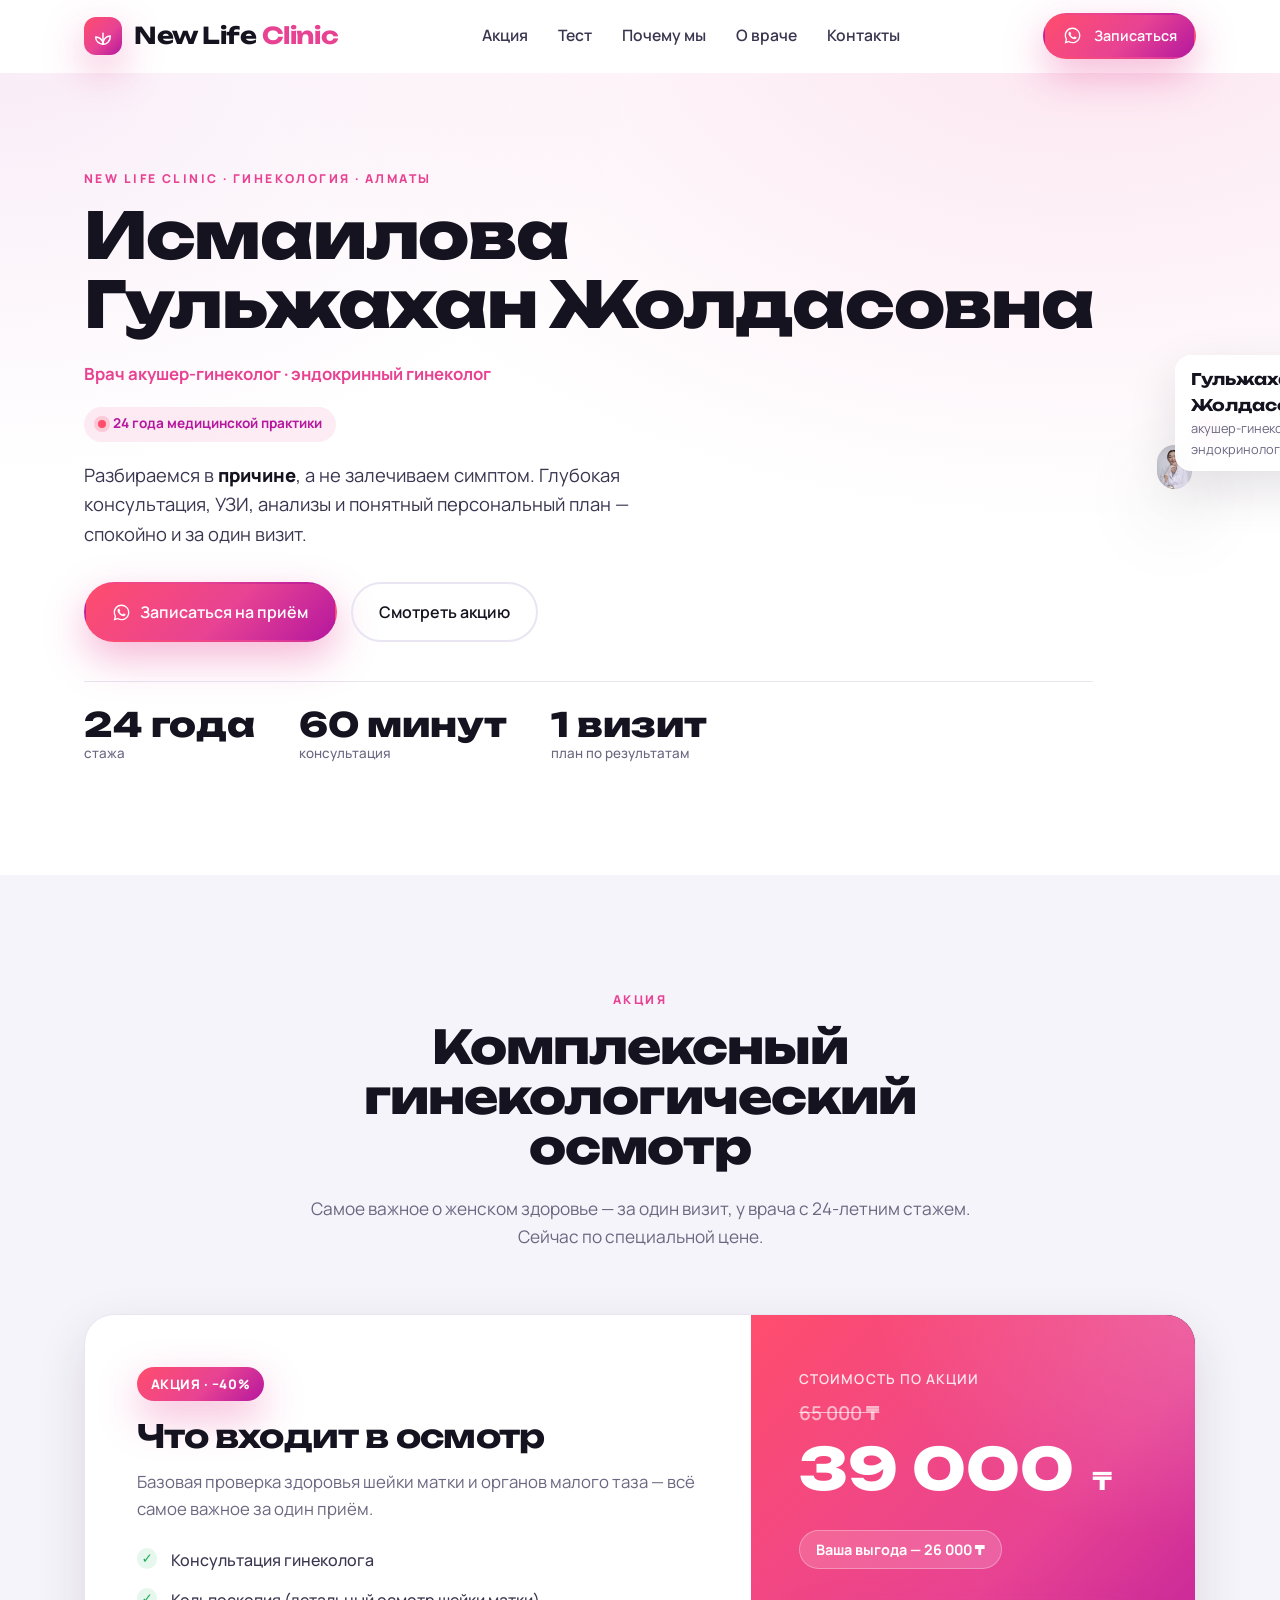
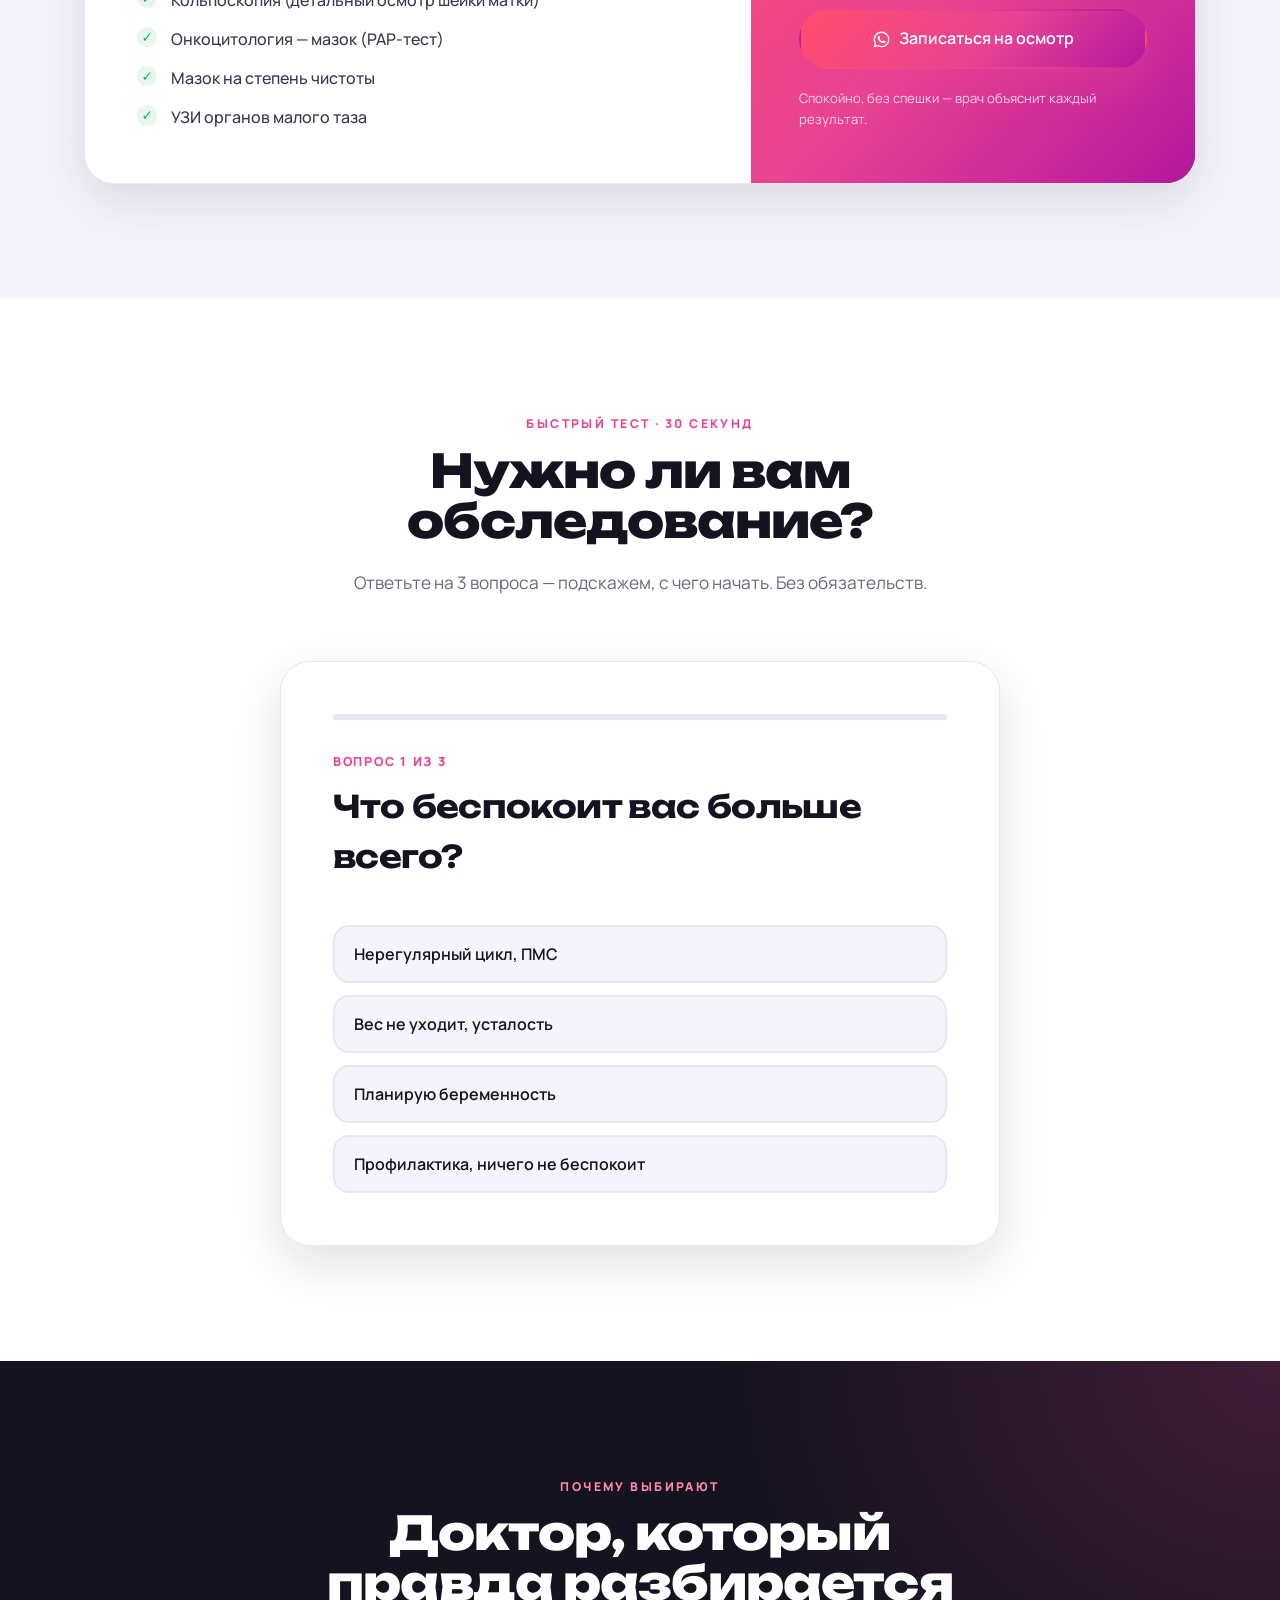
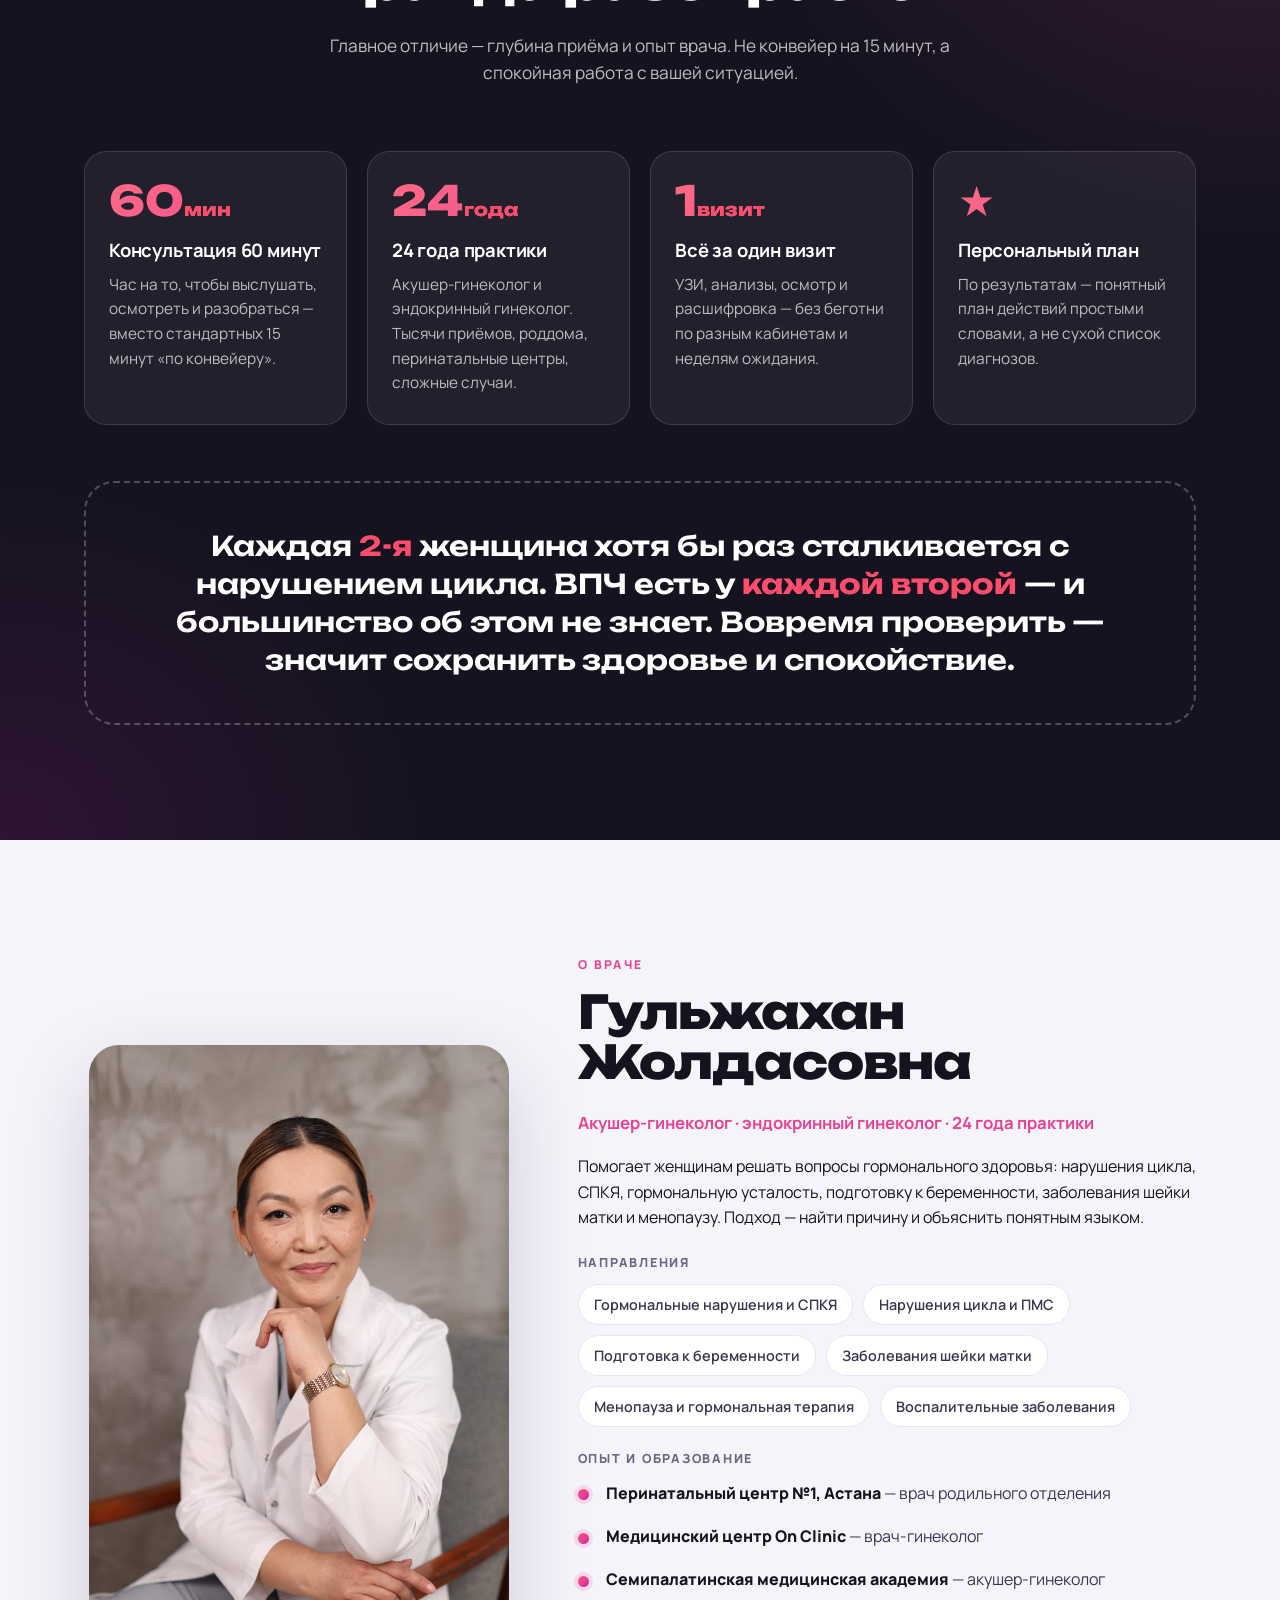
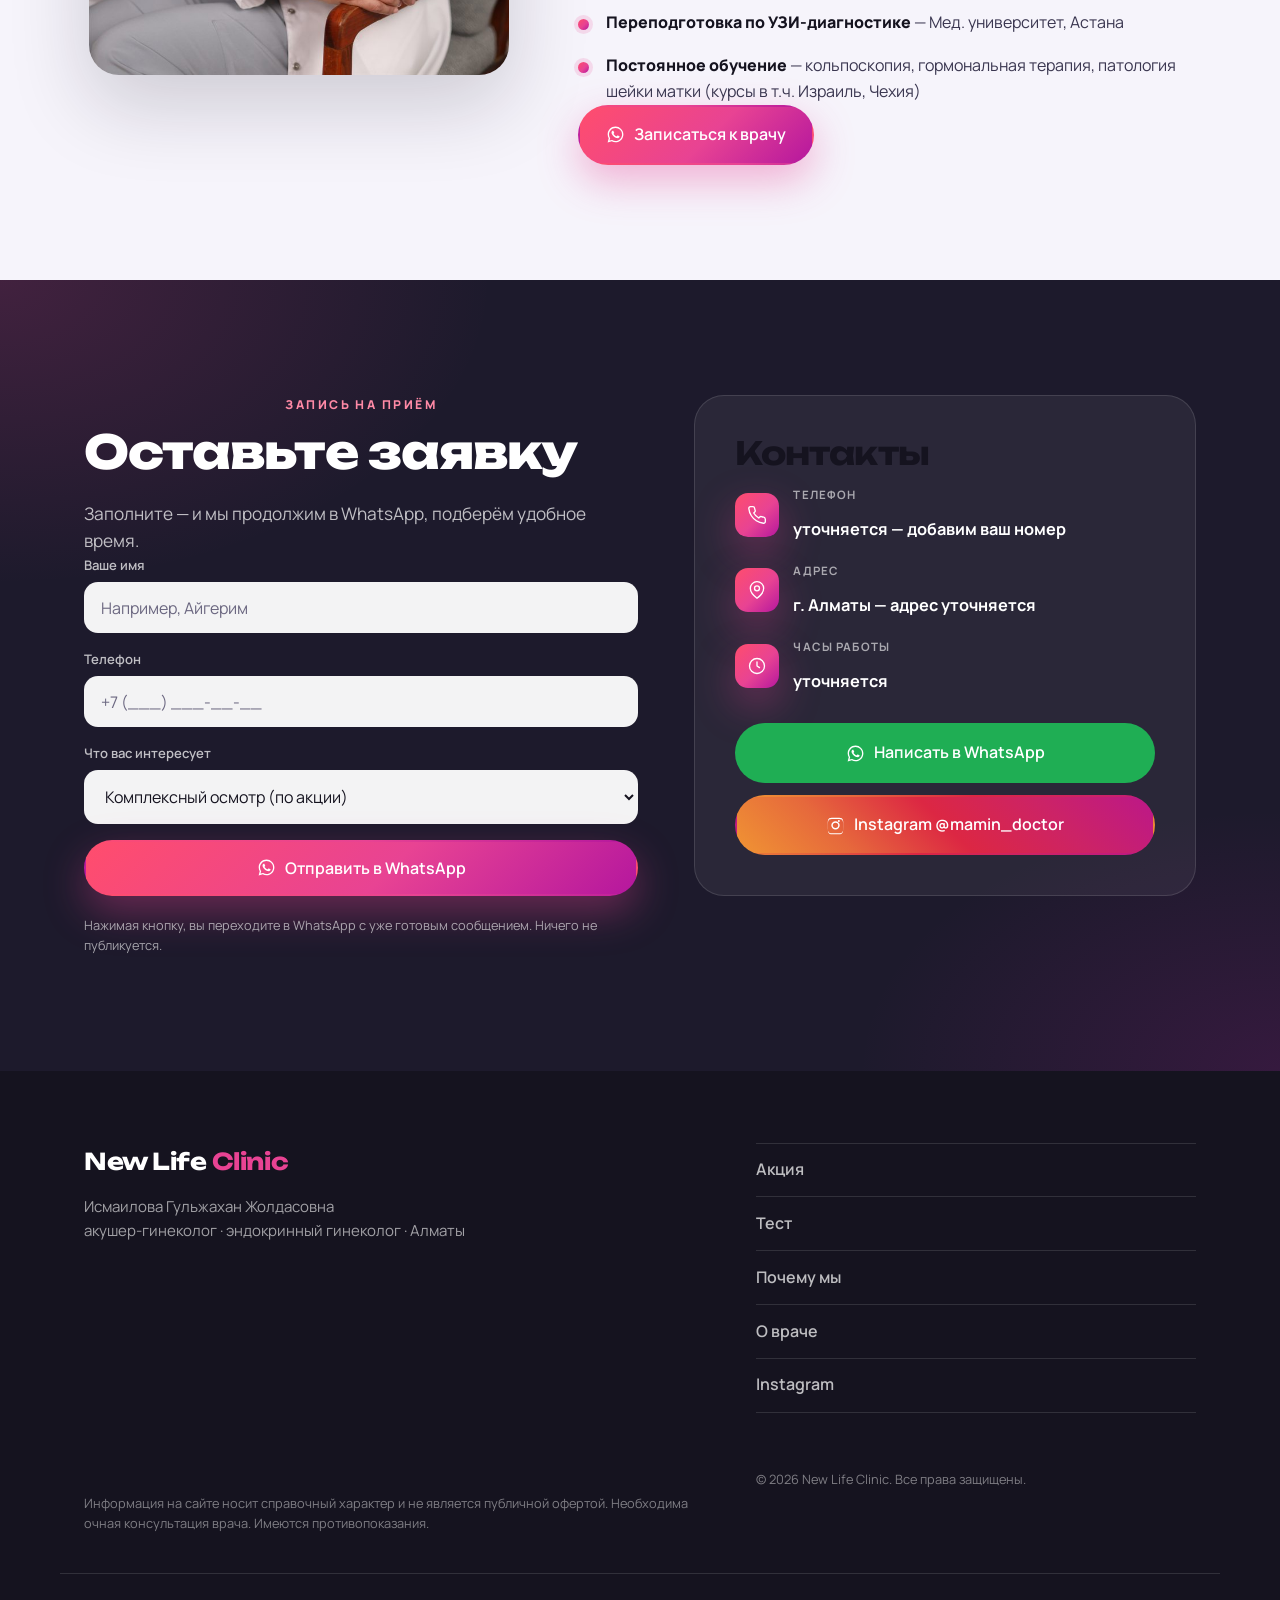
==== bright/index.html @ e353ef90 "Add A/B variants: 3 designs (warm/clinical/bright) x 2 prices - Shared HTML template + shared.js (pr" ====
<!DOCTYPE html>
<html lang="ru">
<head>
  <meta charset="UTF-8" />
  <meta name="viewport" content="width=device-width, initial-scale=1.0" />
  <title>New Life Clinic — гинеколог Гульжахан Жолдасовна, Алматы</title>
  <meta name="description" content="New Life Clinic, Алматы. Исмаилова Гульжахан Жолдасовна — акушер-гинеколог, эндокринный гинеколог, 24 года практики. Комплексный осмотр по акции. Запись через WhatsApp." />
  <meta name="theme-color" content="#143f39" />
  <meta property="og:type" content="website" />
  <meta property="og:title" content="New Life Clinic — гинеколог Гульжахан Жолдасовна, Алматы" />
  <meta property="og:description" content="Акушер-гинеколог, эндокринный гинеколог с 24-летним стажем. Комплексный осмотр по акции." />
  <meta property="og:image" content="/images/doctor-hero.jpg" />
  <link rel="stylesheet" href="styles.css" />
</head>
<body>

  <!-- ================= HEADER ================= -->
  <header class="site-header" id="top">
    <div class="container header-inner">
      <a href="#top" class="logo" aria-label="New Life Clinic">
        <span class="logo-mark" aria-hidden="true">
          <svg viewBox="0 0 24 24" width="22" height="22" fill="none" stroke="currentColor" stroke-width="1.6" stroke-linecap="round" stroke-linejoin="round">
            <path d="M12 21c0-5 -4-8 -8-8 0 5 4 8 8 8Z"/><path d="M12 21c0-6 4-9 8-9 0 6-4 9-8 9Z"/><path d="M12 21V9"/>
          </svg>
        </span>
        <span class="logo-text">New&nbsp;Life&nbsp;<span class="logo-accent">Clinic</span></span>
      </a>
      <nav class="main-nav" aria-label="Основная навигация">
        <a href="#services">Акция</a>
        <a href="#quiz">Тест</a>
        <a href="#why">Почему мы</a>
        <a href="#about">О враче</a>
        <a href="#contacts">Контакты</a>
      </nav>
      <a class="btn btn-primary btn-sm header-cta" data-wa data-service="приём"><svg class="ico" viewBox="0 0 24 24" fill="currentColor" aria-hidden="true"><path d="M19.05 4.91A9.82 9.82 0 0 0 12.04 2C6.58 2 2.13 6.45 2.13 11.91c0 1.75.46 3.45 1.32 4.95L2.05 22l5.25-1.38a9.9 9.9 0 0 0 4.74 1.21h.004c5.46 0 9.91-4.45 9.91-9.91 0-2.65-1.03-5.14-2.9-7.01ZM12.04 20.15h-.003a8.2 8.2 0 0 1-4.18-1.15l-.3-.18-3.12.82.83-3.04-.2-.31a8.2 8.2 0 0 1-1.26-4.38c0-4.54 3.7-8.24 8.25-8.24a8.2 8.2 0 0 1 5.82 2.42 8.18 8.18 0 0 1 2.41 5.83c0 4.54-3.7 8.24-8.24 8.24Zm4.52-6.16c-.25-.12-1.47-.72-1.69-.81-.23-.08-.39-.12-.56.12-.16.25-.64.81-.79.97-.14.17-.29.19-.54.06-.25-.12-1.05-.39-1.99-1.23-.74-.66-1.23-1.47-1.38-1.72-.14-.25-.01-.38.11-.5.11-.11.25-.29.37-.43.13-.14.17-.25.25-.41.08-.17.04-.31-.02-.43-.06-.12-.56-1.34-.76-1.84-.2-.48-.4-.42-.56-.43h-.48c-.17 0-.43.06-.66.31-.22.25-.86.85-.86 2.07s.89 2.4 1.01 2.56c.12.17 1.75 2.67 4.23 3.74.59.26 1.05.41 1.41.52.59.19 1.13.16 1.56.1.48-.07 1.47-.6 1.67-1.18.21-.58.21-1.07.14-1.18-.06-.1-.22-.16-.47-.28Z"/></svg> Записаться</a>
    </div>
  </header>

  <main>

    <!-- ================= HERO ================= -->
    <section class="hero">
      <div class="container hero-grid">
        <div class="hero-copy reveal">
          <p class="eyebrow">New Life Clinic · Гинекология · Алматы</p>
          <h1>Исмаилова<br>Гульжахан&nbsp;Жолдасовна</h1>
          <p class="hero-role">Врач акушер-гинеколог · эндокринный гинеколог</p>
          <p class="hero-badge"><span class="dot"></span> 24 года медицинской практики</p>
          <p class="hero-lead">
            Разбираемся в <strong>причине</strong>, а не залечиваем симптом. Глубокая консультация,
            УЗИ, анализы и понятный персональный план — спокойно и за один визит.
          </p>
          <div class="hero-actions">
            <a class="btn btn-primary" data-wa data-service="осмотр"><svg class="ico" viewBox="0 0 24 24" fill="currentColor" aria-hidden="true"><path d="M19.05 4.91A9.82 9.82 0 0 0 12.04 2C6.58 2 2.13 6.45 2.13 11.91c0 1.75.46 3.45 1.32 4.95L2.05 22l5.25-1.38a9.9 9.9 0 0 0 4.74 1.21h.004c5.46 0 9.91-4.45 9.91-9.91 0-2.65-1.03-5.14-2.9-7.01ZM12.04 20.15h-.003a8.2 8.2 0 0 1-4.18-1.15l-.3-.18-3.12.82.83-3.04-.2-.31a8.2 8.2 0 0 1-1.26-4.38c0-4.54 3.7-8.24 8.25-8.24a8.2 8.2 0 0 1 5.82 2.42 8.18 8.18 0 0 1 2.41 5.83c0 4.54-3.7 8.24-8.24 8.24Zm4.52-6.16c-.25-.12-1.47-.72-1.69-.81-.23-.08-.39-.12-.56.12-.16.25-.64.81-.79.97-.14.17-.29.19-.54.06-.25-.12-1.05-.39-1.99-1.23-.74-.66-1.23-1.47-1.38-1.72-.14-.25-.01-.38.11-.5.11-.11.25-.29.37-.43.13-.14.17-.25.25-.41.08-.17.04-.31-.02-.43-.06-.12-.56-1.34-.76-1.84-.2-.48-.4-.42-.56-.43h-.48c-.17 0-.43.06-.66.31-.22.25-.86.85-.86 2.07s.89 2.4 1.01 2.56c.12.17 1.75 2.67 4.23 3.74.59.26 1.05.41 1.41.52.59.19 1.13.16 1.56.1.48-.07 1.47-.6 1.67-1.18.21-.58.21-1.07.14-1.18-.06-.1-.22-.16-.47-.28Z"/></svg> Записаться на приём</a>
            <a class="btn btn-ghost" href="#services">Смотреть акцию</a>
          </div>
          <ul class="hero-stats">
            <li><strong>24 года</strong><span>стажа</span></li>
            <li><strong>60 минут</strong><span>консультация</span></li>
            <li><strong>1 визит</strong><span>план по результатам</span></li>
          </ul>
        </div>
        <div class="hero-photo reveal">
          <div class="photo-frame float">
            <img src="/images/doctor-hero.jpg" width="1013" height="1300" alt="Исмаилова Гульжахан Жолдасовна — акушер-гинеколог, эндокринный гинеколог" />
          </div>
          <div class="photo-tag">
            <strong>Гульжахан Жолдасовна</strong>
            <span>акушер-гинеколог · эндокринолог</span>
          </div>
        </div>
      </div>
    </section>

    <!-- ================= PROMO OFFER ================= -->
    <section class="section services" id="services">
      <div class="container">
        <div class="section-head reveal">
          <p class="eyebrow center">Акция</p>
          <h2>Комплексный гинекологический осмотр</h2>
          <p class="section-sub">Самое важное о женском здоровье — за один визит, у врача с 24-летним стажем. Сейчас по специальной цене.</p>
        </div>
        <article class="promo reveal">
          <div class="promo-body">
            <span class="badge-sale" data-discount>Акция · −40%</span>
            <h3>Что входит в осмотр</h3>
            <p class="promo-desc">Базовая проверка здоровья шейки матки и органов малого таза — всё самое важное за один приём.</p>
            <ul class="promo-list">
              <li>Консультация гинеколога</li>
              <li>Кольпоскопия (детальный осмотр шейки матки)</li>
              <li>Онкоцитология — мазок (PAP-тест)</li>
              <li>Мазок на степень чистоты</li>
              <li>УЗИ органов малого таза</li>
            </ul>
          </div>
          <div class="promo-side">
            <p class="promo-price-label">Стоимость по акции</p>
            <p class="promo-prices">
              <span class="promo-old"><span data-price-old>65 000</span> ₸</span>
              <span class="promo-price"><span data-price-new>39 000</span> <span class="cur">₸</span></span>
            </p>
            <p class="promo-save">Ваша выгода — <span data-price-save>26 000</span> ₸</p>
            <a class="btn btn-primary btn-block" data-wa data-service="осмотр"><svg class="ico" viewBox="0 0 24 24" fill="currentColor" aria-hidden="true"><path d="M19.05 4.91A9.82 9.82 0 0 0 12.04 2C6.58 2 2.13 6.45 2.13 11.91c0 1.75.46 3.45 1.32 4.95L2.05 22l5.25-1.38a9.9 9.9 0 0 0 4.74 1.21h.004c5.46 0 9.91-4.45 9.91-9.91 0-2.65-1.03-5.14-2.9-7.01ZM12.04 20.15h-.003a8.2 8.2 0 0 1-4.18-1.15l-.3-.18-3.12.82.83-3.04-.2-.31a8.2 8.2 0 0 1-1.26-4.38c0-4.54 3.7-8.24 8.25-8.24a8.2 8.2 0 0 1 5.82 2.42 8.18 8.18 0 0 1 2.41 5.83c0 4.54-3.7 8.24-8.24 8.24Zm4.52-6.16c-.25-.12-1.47-.72-1.69-.81-.23-.08-.39-.12-.56.12-.16.25-.64.81-.79.97-.14.17-.29.19-.54.06-.25-.12-1.05-.39-1.99-1.23-.74-.66-1.23-1.47-1.38-1.72-.14-.25-.01-.38.11-.5.11-.11.25-.29.37-.43.13-.14.17-.25.25-.41.08-.17.04-.31-.02-.43-.06-.12-.56-1.34-.76-1.84-.2-.48-.4-.42-.56-.43h-.48c-.17 0-.43.06-.66.31-.22.25-.86.85-.86 2.07s.89 2.4 1.01 2.56c.12.17 1.75 2.67 4.23 3.74.59.26 1.05.41 1.41.52.59.19 1.13.16 1.56.1.48-.07 1.47-.6 1.67-1.18.21-.58.21-1.07.14-1.18-.06-.1-.22-.16-.47-.28Z"/></svg> Записаться на осмотр</a>
            <p class="promo-note">Спокойно, без спешки — врач объяснит каждый результат.</p>
          </div>
        </article>
      </div>
    </section>

    <!-- ================= QUIZ ================= -->
    <section class="section quiz" id="quiz">
      <div class="container">
        <div class="section-head reveal">
          <p class="eyebrow center">Быстрый тест · 30 секунд</p>
          <h2>Нужно ли вам обследование?</h2>
          <p class="section-sub">Ответьте на 3 вопроса — подскажем, с чего начать. Без обязательств.</p>
        </div>
        <div class="quiz-card reveal" id="quiz-card">
          <div class="quiz-progress"><span class="quiz-progress-bar" id="quiz-bar"></span></div>
          <div class="quiz-step is-active" data-step="0">
            <p class="quiz-count">Вопрос 1 из 3</p>
            <p class="quiz-q">Что беспокоит вас больше всего?</p>
            <div class="quiz-options">
              <button type="button" class="quiz-opt" data-value="нерегулярный цикл или ПМС">Нерегулярный цикл, ПМС</button>
              <button type="button" class="quiz-opt" data-value="вес не уходит, усталость">Вес не уходит, усталость</button>
              <button type="button" class="quiz-opt" data-value="планирование беременности">Планирую беременность</button>
              <button type="button" class="quiz-opt" data-value="профилактика / ничего не беспокоит">Профилактика, ничего не беспокоит</button>
            </div>
          </div>
          <div class="quiz-step" data-step="1">
            <p class="quiz-count">Вопрос 2 из 3</p>
            <p class="quiz-q">Когда вы последний раз были у гинеколога?</p>
            <div class="quiz-options">
              <button type="button" class="quiz-opt" data-value="менее года назад">Менее года назад</button>
              <button type="button" class="quiz-opt" data-value="1–3 года назад">1–3 года назад</button>
              <button type="button" class="quiz-opt" data-value="более 3 лет / не помню">Более 3 лет или не помню</button>
            </div>
          </div>
          <div class="quiz-step" data-step="2">
            <p class="quiz-count">Вопрос 3 из 3</p>
            <p class="quiz-q">Делали ли вы УЗИ и мазок за последний год?</p>
            <div class="quiz-options">
              <button type="button" class="quiz-opt" data-value="да, недавно">Да, недавно</button>
              <button type="button" class="quiz-opt" data-value="давно">Давно</button>
              <button type="button" class="quiz-opt" data-value="никогда / не помню">Никогда или не помню</button>
            </div>
          </div>
          <div class="quiz-step quiz-result" data-step="3">
            <div class="quiz-check" aria-hidden="true">
              <svg viewBox="0 0 24 24" width="34" height="34" fill="none" stroke="currentColor" stroke-width="2.2" stroke-linecap="round" stroke-linejoin="round"><path d="M20 6 9 17l-5-5"/></svg>
            </div>
            <h3>Вам подойдёт комплексный осмотр</h3>
            <p class="quiz-result-text">По вашим ответам разумно начать с базового обследования за <strong><span data-price-new>39 000</span> ₸</strong>: осмотр, УЗИ и мазки за один визит. Врач разберётся в ситуации и подскажет, что делать дальше.</p>
            <a class="btn btn-primary" id="quiz-wa" target="_blank" rel="noopener"><svg class="ico" viewBox="0 0 24 24" fill="currentColor" aria-hidden="true"><path d="M19.05 4.91A9.82 9.82 0 0 0 12.04 2C6.58 2 2.13 6.45 2.13 11.91c0 1.75.46 3.45 1.32 4.95L2.05 22l5.25-1.38a9.9 9.9 0 0 0 4.74 1.21h.004c5.46 0 9.91-4.45 9.91-9.91 0-2.65-1.03-5.14-2.9-7.01ZM12.04 20.15h-.003a8.2 8.2 0 0 1-4.18-1.15l-.3-.18-3.12.82.83-3.04-.2-.31a8.2 8.2 0 0 1-1.26-4.38c0-4.54 3.7-8.24 8.25-8.24a8.2 8.2 0 0 1 5.82 2.42 8.18 8.18 0 0 1 2.41 5.83c0 4.54-3.7 8.24-8.24 8.24Zm4.52-6.16c-.25-.12-1.47-.72-1.69-.81-.23-.08-.39-.12-.56.12-.16.25-.64.81-.79.97-.14.17-.29.19-.54.06-.25-.12-1.05-.39-1.99-1.23-.74-.66-1.23-1.47-1.38-1.72-.14-.25-.01-.38.11-.5.11-.11.25-.29.37-.43.13-.14.17-.25.25-.41.08-.17.04-.31-.02-.43-.06-.12-.56-1.34-.76-1.84-.2-.48-.4-.42-.56-.43h-.48c-.17 0-.43.06-.66.31-.22.25-.86.85-.86 2.07s.89 2.4 1.01 2.56c.12.17 1.75 2.67 4.23 3.74.59.26 1.05.41 1.41.52.59.19 1.13.16 1.56.1.48-.07 1.47-.6 1.67-1.18.21-.58.21-1.07.14-1.18-.06-.1-.22-.16-.47-.28Z"/></svg> Записаться в WhatsApp</a>
            <button type="button" class="quiz-restart" id="quiz-restart">Пройти заново</button>
          </div>
        </div>
      </div>
    </section>

    <!-- ================= WHY US ================= -->
    <section class="section why" id="why">
      <div class="container">
        <div class="section-head reveal">
          <p class="eyebrow center light">Почему выбирают</p>
          <h2 class="on-dark">Доктор, который правда разбирается</h2>
          <p class="section-sub on-dark-sub">Главное отличие — глубина приёма и опыт врача. Не конвейер на 15 минут, а спокойная работа с вашей ситуацией.</p>
        </div>
        <div class="why-grid">
          <article class="why-card reveal"><span class="why-num">60<small>мин</small></span><h4>Консультация 60 минут</h4><p>Час на то, чтобы выслушать, осмотреть и разобраться — вместо стандартных 15 минут «по конвейеру».</p></article>
          <article class="why-card reveal"><span class="why-num">24<small>года</small></span><h4>24 года практики</h4><p>Акушер-гинеколог и эндокринный гинеколог. Тысячи приёмов, роддома, перинатальные центры, сложные случаи.</p></article>
          <article class="why-card reveal"><span class="why-num">1<small>визит</small></span><h4>Всё за один визит</h4><p>УЗИ, анализы, осмотр и расшифровка — без беготни по разным кабинетам и неделям ожидания.</p></article>
          <article class="why-card reveal"><span class="why-num">★</span><h4>Персональный план</h4><p>По результатам — понятный план действий простыми словами, а не сухой список диагнозов.</p></article>
        </div>
        <div class="facts reveal">
          <p>Каждая <strong>2-я</strong> женщина хотя бы раз сталкивается с нарушением цикла. ВПЧ есть у <strong>каждой второй</strong> — и большинство об этом не знает. Вовремя проверить — значит сохранить здоровье и спокойствие.</p>
        </div>
      </div>
    </section>

    <!-- ================= ABOUT DOCTOR ================= -->
    <section class="section about" id="about">
      <div class="container about-grid">
        <div class="about-photo reveal">
          <div class="photo-frame">
            <img src="/images/doctor-about.jpg" width="733" height="1100" alt="Врач Гульжахан Жолдасовна в кабинете New Life Clinic" />
          </div>
        </div>
        <div class="about-copy reveal">
          <p class="eyebrow">О враче</p>
          <h2>Гульжахан Жолдасовна</h2>
          <p class="about-role">Акушер-гинеколог · эндокринный гинеколог · 24 года практики</p>
          <p>Помогает женщинам решать вопросы гормонального здоровья: нарушения цикла, СПКЯ, гормональную усталость, подготовку к беременности, заболевания шейки матки и менопаузу. Подход — найти причину и объяснить понятным языком.</p>
          <h5 class="about-subhead">Направления</h5>
          <ul class="chips">
            <li>Гормональные нарушения и СПКЯ</li><li>Нарушения цикла и ПМС</li><li>Подготовка к беременности</li>
            <li>Заболевания шейки матки</li><li>Менопауза и гормональная терапия</li><li>Воспалительные заболевания</li>
          </ul>
          <h5 class="about-subhead">Опыт и образование</h5>
          <ul class="timeline">
            <li><strong>Перинатальный центр №1, Астана</strong> — врач родильного отделения</li>
            <li><strong>Медицинский центр On Clinic</strong> — врач-гинеколог</li>
            <li><strong>Семипалатинская медицинская академия</strong> — акушер-гинеколог</li>
            <li><strong>Переподготовка по УЗИ-диагностике</strong> — Мед. университет, Астана</li>
            <li><strong>Постоянное обучение</strong> — кольпоскопия, гормональная терапия, патология шейки матки (курсы в т.ч. Израиль, Чехия)</li>
          </ul>
          <a class="btn btn-primary" data-wa data-service="приём к врачу Гульжахан Жолдасовне"><svg class="ico" viewBox="0 0 24 24" fill="currentColor" aria-hidden="true"><path d="M19.05 4.91A9.82 9.82 0 0 0 12.04 2C6.58 2 2.13 6.45 2.13 11.91c0 1.75.46 3.45 1.32 4.95L2.05 22l5.25-1.38a9.9 9.9 0 0 0 4.74 1.21h.004c5.46 0 9.91-4.45 9.91-9.91 0-2.65-1.03-5.14-2.9-7.01ZM12.04 20.15h-.003a8.2 8.2 0 0 1-4.18-1.15l-.3-.18-3.12.82.83-3.04-.2-.31a8.2 8.2 0 0 1-1.26-4.38c0-4.54 3.7-8.24 8.25-8.24a8.2 8.2 0 0 1 5.82 2.42 8.18 8.18 0 0 1 2.41 5.83c0 4.54-3.7 8.24-8.24 8.24Zm4.52-6.16c-.25-.12-1.47-.72-1.69-.81-.23-.08-.39-.12-.56.12-.16.25-.64.81-.79.97-.14.17-.29.19-.54.06-.25-.12-1.05-.39-1.99-1.23-.74-.66-1.23-1.47-1.38-1.72-.14-.25-.01-.38.11-.5.11-.11.25-.29.37-.43.13-.14.17-.25.25-.41.08-.17.04-.31-.02-.43-.06-.12-.56-1.34-.76-1.84-.2-.48-.4-.42-.56-.43h-.48c-.17 0-.43.06-.66.31-.22.25-.86.85-.86 2.07s.89 2.4 1.01 2.56c.12.17 1.75 2.67 4.23 3.74.59.26 1.05.41 1.41.52.59.19 1.13.16 1.56.1.48-.07 1.47-.6 1.67-1.18.21-.58.21-1.07.14-1.18-.06-.1-.22-.16-.47-.28Z"/></svg> Записаться к врачу</a>
        </div>
      </div>
    </section>

    <!-- ================= BOOKING + CONTACTS ================= -->
    <section class="section booking" id="contacts">
      <div class="container booking-grid">
        <div class="booking-form-wrap reveal">
          <p class="eyebrow center light">Запись на приём</p>
          <h2 class="on-dark">Оставьте заявку</h2>
          <p class="section-sub on-dark-sub">Заполните — и мы продолжим в WhatsApp, подберём удобное время.</p>
          <form id="booking-form" class="booking-form" novalidate>
            <label><span>Ваше имя</span><input type="text" name="name" placeholder="Например, Айгерим" required /></label>
            <label><span>Телефон</span><input type="tel" name="phone" placeholder="+7 (___) ___-__-__" required /></label>
            <label><span>Что вас интересует</span>
              <select name="service">
                <option value="Комплексный осмотр (по акции)">Комплексный осмотр (по акции)</option>
                <option value="Нужна консультация — помогите определиться">Нужна консультация — помогите определиться</option>
              </select>
            </label>
            <button type="submit" class="btn btn-primary btn-block"><svg class="ico" viewBox="0 0 24 24" fill="currentColor" aria-hidden="true"><path d="M19.05 4.91A9.82 9.82 0 0 0 12.04 2C6.58 2 2.13 6.45 2.13 11.91c0 1.75.46 3.45 1.32 4.95L2.05 22l5.25-1.38a9.9 9.9 0 0 0 4.74 1.21h.004c5.46 0 9.91-4.45 9.91-9.91 0-2.65-1.03-5.14-2.9-7.01ZM12.04 20.15h-.003a8.2 8.2 0 0 1-4.18-1.15l-.3-.18-3.12.82.83-3.04-.2-.31a8.2 8.2 0 0 1-1.26-4.38c0-4.54 3.7-8.24 8.25-8.24a8.2 8.2 0 0 1 5.82 2.42 8.18 8.18 0 0 1 2.41 5.83c0 4.54-3.7 8.24-8.24 8.24Zm4.52-6.16c-.25-.12-1.47-.72-1.69-.81-.23-.08-.39-.12-.56.12-.16.25-.64.81-.79.97-.14.17-.29.19-.54.06-.25-.12-1.05-.39-1.99-1.23-.74-.66-1.23-1.47-1.38-1.72-.14-.25-.01-.38.11-.5.11-.11.25-.29.37-.43.13-.14.17-.25.25-.41.08-.17.04-.31-.02-.43-.06-.12-.56-1.34-.76-1.84-.2-.48-.4-.42-.56-.43h-.48c-.17 0-.43.06-.66.31-.22.25-.86.85-.86 2.07s.89 2.4 1.01 2.56c.12.17 1.75 2.67 4.23 3.74.59.26 1.05.41 1.41.52.59.19 1.13.16 1.56.1.48-.07 1.47-.6 1.67-1.18.21-.58.21-1.07.14-1.18-.06-.1-.22-.16-.47-.28Z"/></svg> Отправить в WhatsApp</button>
            <p class="form-hint">Нажимая кнопку, вы переходите в WhatsApp с уже готовым сообщением. Ничего не публикуется.</p>
          </form>
        </div>
        <div class="contacts-wrap reveal">
          <h3>Контакты</h3>
          <ul class="contact-list">
            <li>
              <span class="contact-ico" aria-hidden="true"><svg viewBox="0 0 24 24" width="20" height="20" fill="none" stroke="currentColor" stroke-width="1.6" stroke-linecap="round" stroke-linejoin="round"><path d="M22 16.9v3a2 2 0 0 1-2.2 2 19.8 19.8 0 0 1-8.6-3 19.5 19.5 0 0 1-6-6 19.8 19.8 0 0 1-3-8.6A2 2 0 0 1 4.1 2h3a2 2 0 0 1 2 1.7c.1.9.4 1.8.7 2.6a2 2 0 0 1-.5 2.1L8.1 9.6a16 16 0 0 0 6 6l1.2-1.2a2 2 0 0 1 2.1-.5c.8.3 1.7.6 2.6.7a2 2 0 0 1 1.7 2Z"/></svg></span>
              <div><p class="contact-label">Телефон</p><a class="contact-value" data-phone href="#">уточняется — добавим ваш номер</a></div>
            </li>
            <li>
              <span class="contact-ico" aria-hidden="true"><svg viewBox="0 0 24 24" width="20" height="20" fill="none" stroke="currentColor" stroke-width="1.6" stroke-linecap="round" stroke-linejoin="round"><path d="M20 10c0 6-8 12-8 12S4 16 4 10a8 8 0 0 1 16 0Z"/><circle cx="12" cy="10" r="3"/></svg></span>
              <div><p class="contact-label">Адрес</p><span class="contact-value">г. Алматы — адрес уточняется</span></div>
            </li>
            <li>
              <span class="contact-ico" aria-hidden="true"><svg viewBox="0 0 24 24" width="20" height="20" fill="none" stroke="currentColor" stroke-width="1.6" stroke-linecap="round" stroke-linejoin="round"><circle cx="12" cy="12" r="9"/><path d="M12 7v5l3 2"/></svg></span>
              <div><p class="contact-label">Часы работы</p><span class="contact-value">уточняется</span></div>
            </li>
          </ul>
          <div class="contact-buttons">
            <a class="btn btn-wa btn-block" data-wa data-service="приём"><svg class="ico" viewBox="0 0 24 24" fill="currentColor" aria-hidden="true"><path d="M19.05 4.91A9.82 9.82 0 0 0 12.04 2C6.58 2 2.13 6.45 2.13 11.91c0 1.75.46 3.45 1.32 4.95L2.05 22l5.25-1.38a9.9 9.9 0 0 0 4.74 1.21h.004c5.46 0 9.91-4.45 9.91-9.91 0-2.65-1.03-5.14-2.9-7.01ZM12.04 20.15h-.003a8.2 8.2 0 0 1-4.18-1.15l-.3-.18-3.12.82.83-3.04-.2-.31a8.2 8.2 0 0 1-1.26-4.38c0-4.54 3.7-8.24 8.25-8.24a8.2 8.2 0 0 1 5.82 2.42 8.18 8.18 0 0 1 2.41 5.83c0 4.54-3.7 8.24-8.24 8.24Zm4.52-6.16c-.25-.12-1.47-.72-1.69-.81-.23-.08-.39-.12-.56.12-.16.25-.64.81-.79.97-.14.17-.29.19-.54.06-.25-.12-1.05-.39-1.99-1.23-.74-.66-1.23-1.47-1.38-1.72-.14-.25-.01-.38.11-.5.11-.11.25-.29.37-.43.13-.14.17-.25.25-.41.08-.17.04-.31-.02-.43-.06-.12-.56-1.34-.76-1.84-.2-.48-.4-.42-.56-.43h-.48c-.17 0-.43.06-.66.31-.22.25-.86.85-.86 2.07s.89 2.4 1.01 2.56c.12.17 1.75 2.67 4.23 3.74.59.26 1.05.41 1.41.52.59.19 1.13.16 1.56.1.48-.07 1.47-.6 1.67-1.18.21-.58.21-1.07.14-1.18-.06-.1-.22-.16-.47-.28Z"/></svg> Написать в WhatsApp</a>
            <a class="btn btn-ig btn-block" data-instagram href="https://www.instagram.com/mamin_doctor/" target="_blank" rel="noopener"><svg class="ico" viewBox="0 0 24 24" fill="currentColor" aria-hidden="true"><path d="M12 2.16c3.2 0 3.58.01 4.85.07 1.17.05 1.8.25 2.23.41.56.22.96.48 1.38.9.42.42.68.82.9 1.38.16.42.36 1.06.41 2.23.06 1.27.07 1.65.07 4.85s-.01 3.58-.07 4.85c-.05 1.17-.25 1.8-.41 2.23-.22.56-.48.96-.9 1.38-.42.42-.82.68-1.38.9-.42.16-1.06.36-2.23.41-1.27.06-1.65.07-4.85.07s-3.58-.01-4.85-.07c-1.17-.05-1.8-.25-2.23-.41a3.7 3.7 0 0 1-1.38-.9 3.7 3.7 0 0 1-.9-1.38c-.16-.42-.36-1.06-.41-2.23C2.17 15.58 2.16 15.2 2.16 12s.01-3.58.07-4.85c.05-1.17.25-1.8.41-2.23.22-.56.48-.96.9-1.38.42-.42.82-.68 1.38-.9.42-.16 1.06-.36 2.23-.41C8.42 2.17 8.8 2.16 12 2.16Zm0 1.62c-3.15 0-3.52.01-4.76.07-1.15.05-1.77.24-2.19.41-.55.21-.94.47-1.35.88-.41.41-.67.8-.88 1.35-.17.42-.36 1.04-.41 2.19-.06 1.24-.07 1.61-.07 4.76s.01 3.52.07 4.76c.05 1.15.24 1.77.41 2.19.21.55.47.94.88 1.35.41.41.8.67 1.35.88.42.17 1.04.36 2.19.41 1.24.06 1.61.07 4.76.07s3.52-.01 4.76-.07c1.15-.05 1.77-.24 2.19-.41.55-.21.94-.47 1.35-.88.41-.41.67-.8.88-1.35.17-.42.36-1.04.41-2.19.06-1.24.07-1.61.07-4.76s-.01-3.52-.07-4.76c-.05-1.15-.24-1.77-.41-2.19a3.6 3.6 0 0 0-.88-1.35 3.6 3.6 0 0 0-1.35-.88c-.42-.17-1.04-.36-2.19-.41-1.24-.06-1.61-.07-4.76-.07Zm0 2.76a5.3 5.3 0 1 0 0 10.6 5.3 5.3 0 0 0 0-10.6Zm0 8.74a3.44 3.44 0 1 1 0-6.88 3.44 3.44 0 0 1 0 6.88Zm5.5-8.94a1.24 1.24 0 1 1-2.48 0 1.24 1.24 0 0 1 2.48 0Z"/></svg> Instagram @mamin_doctor</a>
          </div>
        </div>
      </div>
    </section>

  </main>

  <!-- ================= FOOTER ================= -->
  <footer class="site-footer">
    <div class="container footer-inner">
      <div class="footer-brand">
        <span class="logo-text">New Life <span class="logo-accent">Clinic</span></span>
        <p>Исмаилова Гульжахан Жолдасовна<br>акушер-гинеколог · эндокринный гинеколог · Алматы</p>
      </div>
      <div class="footer-links">
        <a href="#services">Акция</a><a href="#quiz">Тест</a><a href="#why">Почему мы</a><a href="#about">О враче</a>
        <a href="https://www.instagram.com/mamin_doctor/" target="_blank" rel="noopener">Instagram</a>
      </div>
      <p class="footer-disclaimer">Информация на сайте носит справочный характер и не является публичной офертой. Необходима очная консультация врача. Имеются противопоказания.</p>
      <p class="footer-copy">© <span id="year">2026</span> New Life Clinic. Все права защищены.</p>
    </div>
  </footer>

  <div class="mobile-bar">
    <a class="btn btn-primary mobile-bar-btn" data-wa data-service="осмотр"><svg class="ico" viewBox="0 0 24 24" fill="currentColor" aria-hidden="true"><path d="M19.05 4.91A9.82 9.82 0 0 0 12.04 2C6.58 2 2.13 6.45 2.13 11.91c0 1.75.46 3.45 1.32 4.95L2.05 22l5.25-1.38a9.9 9.9 0 0 0 4.74 1.21h.004c5.46 0 9.91-4.45 9.91-9.91 0-2.65-1.03-5.14-2.9-7.01ZM12.04 20.15h-.003a8.2 8.2 0 0 1-4.18-1.15l-.3-.18-3.12.82.83-3.04-.2-.31a8.2 8.2 0 0 1-1.26-4.38c0-4.54 3.7-8.24 8.25-8.24a8.2 8.2 0 0 1 5.82 2.42 8.18 8.18 0 0 1 2.41 5.83c0 4.54-3.7 8.24-8.24 8.24Zm4.52-6.16c-.25-.12-1.47-.72-1.69-.81-.23-.08-.39-.12-.56.12-.16.25-.64.81-.79.97-.14.17-.29.19-.54.06-.25-.12-1.05-.39-1.99-1.23-.74-.66-1.23-1.47-1.38-1.72-.14-.25-.01-.38.11-.5.11-.11.25-.29.37-.43.13-.14.17-.25.25-.41.08-.17.04-.31-.02-.43-.06-.12-.56-1.34-.76-1.84-.2-.48-.4-.42-.56-.43h-.48c-.17 0-.43.06-.66.31-.22.25-.86.85-.86 2.07s.89 2.4 1.01 2.56c.12.17 1.75 2.67 4.23 3.74.59.26 1.05.41 1.41.52.59.19 1.13.16 1.56.1.48-.07 1.47-.6 1.67-1.18.21-.58.21-1.07.14-1.18-.06-.1-.22-.16-.47-.28Z"/></svg> Записаться на приём</a>
  </div>

  <script src="/shared.js"></script>
</body>
</html>
---- bright/styles.css ----
@import url('https://fonts.googleapis.com/css2?family=Unbounded:wght@500;600;700;800&family=Manrope:wght@400;500;600;700;800&display=swap');

:root {
  --ink: #15131f;
  --ink-soft: #3a3650;
  --muted: #6b6780;
  --paper: #ffffff;
  --cloud: #f6f4fb;
  --line: #e9e5f2;
  --accent: #ff4d6d;
  --accent-2: #e84393;
  --accent-3: #b5179e;
  --accent-grad: linear-gradient(135deg, #ff4d6d 0%, #e84393 55%, #b5179e 100%);
  --accent-grad-soft: linear-gradient(135deg, #ff6b85 0%, #e84393 100%);
  --green: #1fae54;
  --green-soft: #e6f7ee;
  --dark: #15131f;
  --dark-2: #1d1a2c;
  --dark-soft: rgba(255, 255, 255, 0.06);
  --dark-line: rgba(255, 255, 255, 0.12);
  --shadow-sm: 0 6px 20px rgba(21, 19, 31, 0.08);
  --shadow-md: 0 18px 50px rgba(21, 19, 31, 0.12);
  --shadow-lg: 0 30px 80px rgba(21, 19, 31, 0.18);
  --shadow-accent: 0 16px 40px rgba(232, 67, 147, 0.38);
  --radius: 22px;
  --radius-lg: 30px;
  --radius-pill: 999px;
  --display: 'Unbounded', 'Manrope', system-ui, sans-serif;
  --body: 'Manrope', system-ui, -apple-system, sans-serif;
}

* { box-sizing: border-box; }

html {
  scroll-behavior: smooth;
  scroll-padding-top: 84px;
}

body {
  margin: 0;
  font-family: var(--body);
  color: var(--ink);
  background: var(--paper);
  line-height: 1.6;
  -webkit-font-smoothing: antialiased;
}

img { max-width: 100%; display: block; }
a { color: inherit; }

h1, h2, h3 {
  font-family: var(--display);
  font-weight: 800;
  line-height: 1.08;
  letter-spacing: -0.02em;
  margin: 0 0 .5em;
  color: var(--ink);
}

h1 { font-size: clamp(2.5rem, 6vw, 4rem); }
h2 { font-size: clamp(2rem, 4vw, 2.9rem); }
h3 { font-size: clamp(1.5rem, 3vw, 2rem); font-weight: 700; }

h4 {
  font-family: var(--body);
  font-size: 1.15rem;
  font-weight: 700;
  margin: 0 0 .4em;
  letter-spacing: -0.01em;
}

h5 {
  font-family: var(--body);
  font-size: 1rem;
  font-weight: 700;
  margin: 0 0 .4em;
}

p { margin: 0 0 1em; }

.container {
  max-width: 1160px;
  margin: 0 auto;
  padding: 0 24px;
}

.eyebrow {
  text-transform: uppercase;
  letter-spacing: .2em;
  font-size: .76rem;
  font-weight: 800;
  color: var(--accent-2);
  margin-bottom: 1em;
  display: block;
}
.eyebrow.center { text-align: center; }
.eyebrow.light { color: #ff8aa6; }

.section { padding: clamp(64px, 9vw, 120px) 0; }

.section-head {
  max-width: 680px;
  margin: 0 auto clamp(40px, 6vw, 64px);
  text-align: center;
}

.section-sub {
  color: var(--muted);
  font-size: 1.08rem;
  margin: 0;
}

.on-dark { color: #fff; }
.on-dark-sub { color: rgba(255, 255, 255, 0.72); }

/* ============ BUTTONS ============ */
.btn {
  display: inline-flex;
  align-items: center;
  justify-content: center;
  gap: .55em;
  font-family: var(--body);
  font-weight: 600;
  font-size: 1rem;
  padding: .95em 1.65em;
  border-radius: var(--radius-pill);
  cursor: pointer;
  text-decoration: none;
  border: 2px solid transparent;
  transition: transform .18s ease, box-shadow .25s ease, background .25s ease, color .25s ease, border-color .25s ease;
  white-space: nowrap;
}
.btn .ico { width: 19px; height: 19px; flex: 0 0 auto; }
.btn:active { transform: translateY(1px); }

.btn-primary {
  background: var(--accent-grad);
  color: #fff;
  box-shadow: var(--shadow-accent);
}
.btn-primary:hover {
  transform: translateY(-2px);
  box-shadow: 0 22px 50px rgba(232, 67, 147, 0.5);
}

.btn-ghost {
  background: transparent;
  color: var(--ink);
  border-color: var(--line);
}
.btn-ghost:hover {
  border-color: var(--accent-2);
  color: var(--accent-2);
  transform: translateY(-2px);
}
.on-dark .btn-ghost,
.btn-ghost.on-dark {
  color: #fff;
  border-color: var(--dark-line);
}
.on-dark .btn-ghost:hover {
  border-color: var(--accent);
  color: var(--accent);
}

.btn-sm {
  padding: .65em 1.2em;
  font-size: .9rem;
}

.btn-block { width: 100%; }

.btn-wa { background: #1fae54; color: #fff; }
.btn-wa:hover { transform: translateY(-2px); box-shadow: 0 16px 36px rgba(31, 174, 84, 0.4); }

.btn-ig {
  background: linear-gradient(45deg, #f09433 0%, #e6683c 25%, #dc2743 50%, #cc2366 75%, #bc1888 100%);
  color: #fff;
}
.btn-ig:hover { transform: translateY(-2px); box-shadow: 0 16px 36px rgba(204, 35, 102, 0.42); }

/* ============ HEADER ============ */
.site-header {
  position: sticky;
  top: 0;
  z-index: 50;
  background: rgba(255, 255, 255, 0.78);
  backdrop-filter: saturate(180%) blur(16px);
  -webkit-backdrop-filter: saturate(180%) blur(16px);
  border-bottom: 1px solid transparent;
  transition: box-shadow .3s ease, background .3s ease, border-color .3s ease;
}
.site-header.scrolled {
  background: rgba(255, 255, 255, 0.92);
  box-shadow: 0 8px 30px rgba(21, 19, 31, 0.08);
  border-bottom-color: var(--line);
}

.header-inner {
  display: flex;
  justify-content: space-between;
  align-items: center;
  height: 72px;
  gap: 24px;
}

.logo {
  display: flex;
  align-items: center;
  gap: 12px;
  text-decoration: none;
}
.logo-mark {
  width: 38px;
  height: 38px;
  border-radius: 12px;
  background: var(--accent-grad);
  display: grid;
  place-items: center;
  color: #fff;
  font-family: var(--display);
  font-weight: 800;
  box-shadow: var(--shadow-accent);
}
.logo-text {
  font-family: var(--display);
  font-size: 1.45rem;
  font-weight: 700;
  letter-spacing: -0.02em;
  color: var(--ink);
}
.logo-accent { color: var(--accent-2); }

.main-nav {
  display: flex;
  align-items: center;
  gap: 30px;
}
.main-nav a {
  text-decoration: none;
  font-weight: 600;
  font-size: .98rem;
  color: var(--ink-soft);
  position: relative;
  transition: color .2s ease;
}
.main-nav a::after {
  content: "";
  position: absolute;
  left: 0;
  bottom: -6px;
  width: 0;
  height: 2px;
  border-radius: 2px;
  background: var(--accent-grad);
  transition: width .25s ease;
}
.main-nav a:hover { color: var(--accent-2); }
.main-nav a:hover::after { width: 100%; }

.header-cta { display: flex; align-items: center; gap: 12px; }

/* ============ HERO ============ */
.hero {
  background:
    radial-gradient(120% 120% at 85% -10%, rgba(232, 67, 147, 0.14) 0%, rgba(232, 67, 147, 0) 55%),
    radial-gradient(100% 100% at 0% 0%, rgba(181, 23, 158, 0.08) 0%, rgba(181, 23, 158, 0) 50%),
    var(--paper);
  padding: clamp(48px, 8vw, 96px) 0 clamp(56px, 9vw, 110px);
  overflow: hidden;
}

.hero-grid {
  display: grid;
  grid-template-columns: 1.1fr .9fr;
  gap: clamp(36px, 5vw, 72px);
  align-items: center;
}

.hero-copy h1 { margin-bottom: .35em; }

.hero-role {
  display: block;
  font-weight: 700;
  color: var(--accent-2);
  font-size: 1.05rem;
  margin-bottom: 1.1em;
}

.hero-badge {
  display: inline-flex;
  align-items: center;
  gap: .5em;
  background: rgba(232, 67, 147, 0.1);
  color: var(--accent-3);
  font-weight: 700;
  font-size: .85rem;
  padding: .5em 1.05em;
  border-radius: var(--radius-pill);
  margin-bottom: 1.4em;
}
.hero-badge .dot {
  width: 8px;
  height: 8px;
  border-radius: 50%;
  background: var(--accent);
  box-shadow: 0 0 0 4px rgba(255, 77, 109, 0.22);
}

.hero-lead {
  font-size: 1.15rem;
  color: var(--ink-soft);
  max-width: 32em;
  margin-bottom: 1.8em;
}
.hero-lead strong { color: var(--ink); font-weight: 800; }

.hero-actions {
  display: flex;
  flex-wrap: wrap;
  gap: 14px;
  margin-bottom: 2.4em;
}

.hero-stats {
  display: flex;
  gap: clamp(20px, 4vw, 44px);
  list-style: none;
  margin: 0;
  padding: 26px 0 0;
  border-top: 1px solid var(--line);
}
.hero-stats li {
  display: flex;
  flex-direction: column;
  gap: 2px;
}
.hero-stats strong {
  font-family: var(--display);
  font-weight: 800;
  font-size: clamp(1.6rem, 3vw, 2.1rem);
  color: var(--ink);
  line-height: 1;
}
.hero-stats span {
  font-size: .84rem;
  color: var(--muted);
  font-weight: 500;
}

.hero-photo { position: relative; }
.hero-photo::before {
  content: "";
  position: absolute;
  top: -28px;
  right: -28px;
  width: 62%;
  height: 62%;
  background: var(--accent-grad);
  border-radius: var(--radius-lg);
  opacity: .9;
  z-index: 0;
  filter: blur(2px);
}

.photo-frame {
  position: relative;
  z-index: 1;
  border-radius: var(--radius-lg);
  overflow: hidden;
  box-shadow: var(--shadow-lg);
}
.photo-frame img {
  width: 100%;
  height: 100%;
  object-fit: cover;
}

.photo-tag {
  position: absolute;
  left: 18px;
  bottom: 18px;
  z-index: 2;
  background: rgba(255, 255, 255, 0.94);
  backdrop-filter: blur(8px);
  padding: 12px 16px;
  border-radius: 16px;
  box-shadow: var(--shadow-md);
  display: flex;
  flex-direction: column;
}
.photo-tag strong {
  font-family: var(--display);
  font-weight: 700;
  font-size: 1rem;
  color: var(--ink);
}
.photo-tag span {
  font-size: .8rem;
  color: var(--muted);
}

/* ============ PROMO / SERVICES ============ */
.services { background: var(--cloud); }

.promo {
  display: grid;
  grid-template-columns: 1.5fr 1fr;
  background: var(--paper);
  border-radius: var(--radius-lg);
  overflow: hidden;
  box-shadow: var(--shadow-md);
  border: 1px solid var(--line);
}

.promo-body { padding: clamp(28px, 5vw, 52px); }

.badge-sale {
  display: inline-flex;
  align-items: center;
  gap: .4em;
  background: var(--accent-grad);
  color: #fff;
  font-weight: 800;
  font-size: .82rem;
  letter-spacing: .04em;
  text-transform: uppercase;
  padding: .5em 1.05em;
  border-radius: var(--radius-pill);
  margin-bottom: 1.3em;
  box-shadow: var(--shadow-accent);
}

.promo-desc { color: var(--muted); font-size: 1.05rem; }

.promo-list {
  list-style: none;
  margin: 1.6em 0 0;
  padding: 0;
  display: grid;
  gap: .85em;
}
.promo-list li {
  position: relative;
  padding-left: 2.1em;
  font-weight: 500;
  color: var(--ink-soft);
}
.promo-list li::before {
  content: "✓";
  position: absolute;
  left: 0;
  top: 0;
  width: 1.5em;
  height: 1.5em;
  border-radius: 50%;
  background: var(--green-soft);
  color: var(--green);
  font-weight: 800;
  font-size: .85em;
  display: grid;
  place-items: center;
}

.promo-side {
  background: var(--dark);
  background-image: var(--accent-grad);
  color: #fff;
  padding: clamp(28px, 5vw, 48px);
  display: flex;
  flex-direction: column;
  justify-content: center;
  align-items: flex-start;
  position: relative;
}
.promo-side::before {
  content: "";
  position: absolute;
  inset: 0;
  background: radial-gradient(120% 80% at 100% 0%, rgba(255, 255, 255, 0.16), transparent 60%);
  pointer-events: none;
}

.promo-price-label {
  font-size: .85rem;
  font-weight: 600;
  color: rgba(255, 255, 255, 0.85);
  text-transform: uppercase;
  letter-spacing: .08em;
  margin-bottom: .6em;
  position: relative;
}

.promo-prices {
  display: flex;
  align-items: baseline;
  gap: .7em;
  flex-wrap: wrap;
  position: relative;
}
.promo-old {
  text-decoration: line-through;
  color: rgba(255, 255, 255, 0.6);
  font-size: 1.2rem;
  font-weight: 600;
}
.promo-price {
  font-family: var(--display);
  font-weight: 800;
  font-size: clamp(2.6rem, 6vw, 3.6rem);
  line-height: 1;
  color: #fff;
}
.promo-price .cur {
  font-size: .42em;
  font-weight: 700;
  color: #fff;
  margin-left: .15em;
}

.promo-save {
  display: inline-block;
  margin-top: 1.1em;
  background: rgba(255, 255, 255, 0.16);
  border: 1px solid rgba(255, 255, 255, 0.3);
  color: #fff;
  font-weight: 700;
  font-size: .9rem;
  padding: .5em 1.1em;
  border-radius: var(--radius-pill);
  position: relative;
}

.promo-note {
  font-size: .82rem;
  color: rgba(255, 255, 255, 0.78);
  margin: 1.4em 0 0;
  position: relative;
}

.promo-side .btn { position: relative; margin-top: 1.6em; }

/* ============ QUIZ ============ */
.quiz { background: var(--paper); }

.quiz-card {
  max-width: 720px;
  margin: 0 auto;
  background: var(--paper);
  border: 1px solid var(--line);
  border-radius: var(--radius-lg);
  box-shadow: var(--shadow-md);
  padding: clamp(28px, 5vw, 52px);
}

.quiz-progress {
  height: 6px;
  border-radius: var(--radius-pill);
  background: var(--line);
  overflow: hidden;
  margin-bottom: 2em;
}
.quiz-progress-bar {
  height: 100%;
  width: 0;
  background: var(--accent-grad);
  border-radius: var(--radius-pill);
  transition: width .45s ease;
}

.quiz-step { display: none; }
.quiz-step.is-active {
  display: block;
  animation: quizIn .5s ease both;
}

.quiz-count {
  font-size: .78rem;
  text-transform: uppercase;
  letter-spacing: .14em;
  font-weight: 800;
  color: var(--accent-2);
  margin-bottom: .8em;
  display: block;
}

.quiz-q {
  font-family: var(--display);
  font-weight: 700;
  font-size: clamp(1.4rem, 3vw, 1.95rem);
  letter-spacing: -0.02em;
  margin-bottom: 1.4em;
}

.quiz-options {
  display: grid;
  gap: 12px;
}
.quiz-opt {
  text-align: left;
  padding: 1em 1.2em;
  border: 2px solid var(--line);
  border-radius: 16px;
  background: var(--cloud);
  font-family: var(--body);
  font-size: 1rem;
  font-weight: 600;
  color: var(--ink);
  cursor: pointer;
  transition: border-color .2s ease, transform .2s ease, box-shadow .2s ease, background .2s ease;
}
.quiz-opt:hover {
  border-color: var(--accent-2);
  transform: translateY(-2px);
  box-shadow: var(--shadow-sm);
  background: #fff;
}

.quiz-result { text-align: center; }
.quiz-check {
  width: 64px;
  height: 64px;
  border-radius: 50%;
  background: var(--green-soft);
  color: var(--green);
  display: grid;
  place-items: center;
  font-size: 2rem;
  font-weight: 800;
  margin: 0 auto 1em;
}
.quiz-result-text {
  color: var(--muted);
  font-size: 1.05rem;
  margin-bottom: 1.6em;
}
.quiz-restart {
  background: none;
  border: none;
  color: var(--accent-2);
  font-family: var(--body);
  font-weight: 700;
  font-size: .95rem;
  text-decoration: underline;
  text-underline-offset: 3px;
  cursor: pointer;
}
.quiz-restart:hover { color: var(--accent-3); }

/* ============ WHY (DARK) ============ */
.why {
  background: var(--dark);
  color: #fff;
  background-image:
    radial-gradient(80% 80% at 100% 0%, rgba(232, 67, 147, 0.2) 0%, transparent 55%),
    radial-gradient(60% 60% at 0% 100%, rgba(181, 23, 158, 0.16) 0%, transparent 55%);
}
.why h2, .why h4 { color: #fff; }

.why-grid {
  display: grid;
  grid-template-columns: repeat(4, 1fr);
  gap: 20px;
}
.why-card {
  background: var(--dark-soft);
  border: 1px solid var(--dark-line);
  border-radius: var(--radius);
  padding: 28px 24px;
  transition: transform .25s ease, border-color .25s ease, background .25s ease;
}
.why-card:hover {
  transform: translateY(-4px);
  border-color: rgba(255, 77, 109, 0.5);
  background: rgba(255, 255, 255, 0.08);
}
.why-num {
  font-family: var(--display);
  font-weight: 800;
  font-size: 2.6rem;
  line-height: 1;
  background: var(--accent-grad-soft);
  -webkit-background-clip: text;
  background-clip: text;
  -webkit-text-fill-color: transparent;
  color: var(--accent);
  margin-bottom: .35em;
  display: block;
}
.why-num small {
  font-size: .42em;
  font-weight: 700;
  -webkit-text-fill-color: var(--accent);
  color: var(--accent);
}
.why-card h4 { color: #fff; }
.why-card p {
  color: rgba(255, 255, 255, 0.7);
  margin: 0;
  font-size: .96rem;
}

.facts {
  margin-top: clamp(36px, 5vw, 56px);
  text-align: center;
  border: 2px dashed rgba(255, 255, 255, 0.25);
  border-radius: var(--radius-lg);
  padding: clamp(28px, 4vw, 44px);
}
.facts p {
  font-family: var(--display);
  font-weight: 600;
  font-size: clamp(1.2rem, 2.6vw, 1.7rem);
  color: #fff;
  margin: 0;
  line-height: 1.4;
}
.facts strong { color: var(--accent); }

/* ============ ABOUT ============ */
.about { background: var(--cloud); }

.about-grid {
  display: grid;
  grid-template-columns: .82fr 1.18fr;
  gap: clamp(36px, 5vw, 72px);
  align-items: center;
}

.about-photo .photo-frame {
  max-width: 420px;
  margin: 0 auto;
}

.about-role {
  display: block;
  color: var(--accent-2);
  font-weight: 700;
  font-size: 1.05rem;
  margin-bottom: 1em;
}
.about-subhead {
  font-size: .78rem;
  text-transform: uppercase;
  letter-spacing: .14em;
  font-weight: 800;
  color: var(--muted);
  margin: 1.8em 0 .9em;
}

.chips {
  list-style: none;
  margin: 0;
  padding: 0;
  display: flex;
  flex-wrap: wrap;
  gap: 10px;
}
.chips li {
  background: #fff;
  border: 1px solid var(--line);
  color: var(--ink-soft);
  font-weight: 600;
  font-size: .9rem;
  padding: .55em 1.05em;
  border-radius: var(--radius-pill);
}

.timeline {
  list-style: none;
  margin: 0;
  padding: 0;
  display: grid;
  gap: 1.1em;
}
.timeline li {
  position: relative;
  padding-left: 1.8em;
  color: var(--ink-soft);
}
.timeline li::before {
  content: "";
  position: absolute;
  left: 0;
  top: .55em;
  width: 11px;
  height: 11px;
  border-radius: 50%;
  background: var(--accent-grad);
  box-shadow: 0 0 0 4px rgba(232, 67, 147, 0.15);
}
.timeline strong { color: var(--ink); font-weight: 800; }

/* ============ BOOKING (DARK) ============ */
.booking {
  background: var(--dark-2);
  color: #fff;
  background-image:
    radial-gradient(70% 70% at 0% 0%, rgba(232, 67, 147, 0.18) 0%, transparent 55%),
    radial-gradient(60% 60% at 100% 100%, rgba(181, 23, 158, 0.16) 0%, transparent 55%);
}
.booking h2 { color: #fff; }

.booking-grid {
  display: grid;
  grid-template-columns: 1.05fr .95fr;
  gap: clamp(32px, 5vw, 56px);
  align-items: start;
}

.booking-form {
  display: grid;
  gap: 16px;
}
.booking-form label {
  display: grid;
  gap: 6px;
}
.booking-form label span {
  font-size: .82rem;
  color: rgba(255, 255, 255, 0.72);
  font-weight: 600;
}
.booking-form input,
.booking-form select {
  width: 100%;
  background: rgba(255, 255, 255, 0.95);
  border: 1px solid transparent;
  border-radius: 14px;
  padding: .85em 1em;
  font-family: var(--body);
  font-size: 1rem;
  color: var(--ink);
  transition: box-shadow .2s ease, border-color .2s ease;
}
.booking-form input::placeholder { color: var(--muted); }
.booking-form input:focus,
.booking-form select:focus {
  outline: none;
  border-color: var(--accent);
  box-shadow: 0 0 0 4px rgba(255, 77, 109, 0.3);
}

.form-hint {
  font-size: .8rem;
  color: rgba(255, 255, 255, 0.6);
  margin: .2em 0 0;
}

.contacts-wrap {
  background: var(--dark-soft);
  border: 1px solid var(--dark-line);
  border-radius: var(--radius-lg);
  padding: clamp(24px, 4vw, 40px);
}

.contact-list {
  list-style: none;
  margin: 0 0 1.8em;
  padding: 0;
  display: grid;
  gap: 1.2em;
}
.contact-list li {
  display: flex;
  align-items: center;
  gap: 14px;
}
.contact-ico {
  width: 44px;
  height: 44px;
  flex: 0 0 auto;
  border-radius: 13px;
  background: var(--accent-grad);
  display: grid;
  place-items: center;
  color: #fff;
  box-shadow: var(--shadow-accent);
}
.contact-ico .ico { width: 20px; height: 20px; }
.contact-label {
  font-size: .72rem;
  text-transform: uppercase;
  letter-spacing: .1em;
  color: rgba(255, 255, 255, 0.6);
  font-weight: 700;
  display: block;
}
.contact-value {
  color: #fff;
  font-weight: 700;
  font-size: 1.02rem;
  text-decoration: none;
}
.contact-value:hover { color: var(--accent); }

.contact-buttons {
  display: grid;
  gap: 12px;
}

/* ============ FOOTER ============ */
.site-footer {
  background: var(--dark);
  color: rgba(255, 255, 255, 0.72);
  padding: clamp(48px, 7vw, 72px) 0 clamp(28px, 4vw, 40px);
}

.footer-inner {
  display: grid;
  grid-template-columns: 1.4fr 1fr;
  gap: clamp(28px, 5vw, 56px);
  padding-bottom: 32px;
  border-bottom: 1px solid var(--dark-line);
}
.footer-brand .logo-text { color: #fff; }
.footer-brand p {
  color: rgba(255, 255, 255, 0.6);
  font-size: .94rem;
  max-width: 32em;
  margin-top: 1em;
}

.footer-links {
  display: grid;
  gap: 0;
  align-content: start;
}
.footer-links a {
  text-decoration: none;
  color: rgba(255, 255, 255, 0.72);
  font-weight: 600;
  padding: .85em 0;
  border-top: 1px solid var(--dark-line);
  transition: color .2s ease, padding-left .2s ease;
}
.footer-links a:last-child { border-bottom: 1px solid var(--dark-line); }
.footer-links a:hover { color: var(--accent); padding-left: 6px; }

.footer-disclaimer {
  font-size: .8rem;
  color: rgba(255, 255, 255, 0.45);
  margin: 24px 0 .6em;
  max-width: 60em;
}
.footer-copy {
  font-size: .8rem;
  color: rgba(255, 255, 255, 0.45);
  margin: 0;
}

/* ============ MOBILE BAR ============ */
.mobile-bar {
  position: fixed;
  left: 0;
  right: 0;
  bottom: 0;
  z-index: 60;
  display: none;
  padding: 12px 16px calc(12px + env(safe-area-inset-bottom));
  background: rgba(255, 255, 255, 0.95);
  backdrop-filter: blur(14px);
  -webkit-backdrop-filter: blur(14px);
  border-top: 1px solid var(--line);
  box-shadow: 0 -8px 30px rgba(21, 19, 31, 0.1);
}
.mobile-bar-btn { width: 100%; }

/* ============ ANIMATIONS ============ */
.reveal {
  opacity: 0;
  transform: translateY(26px);
  transition: opacity .7s ease, transform .7s ease;
}
.reveal.visible {
  opacity: 1;
  transform: none;
}

@keyframes floatY {
  0%, 100% { transform: translateY(0); }
  50% { transform: translateY(-9px); }
}
.photo-frame.float {
  animation: floatY 6.5s ease-in-out infinite;
}

@keyframes quizIn {
  from { opacity: 0; transform: translateY(16px); }
  to { opacity: 1; transform: none; }
}

/* ============ RESPONSIVE ============ */
@media (max-width: 960px) {
  .hero-grid { grid-template-columns: 1fr; }
  .hero-photo { order: -1; max-width: 420px; margin: 0 auto; }
  .hero-photo::before { right: 0; }

  .promo { grid-template-columns: 1fr; }

  .why-grid { grid-template-columns: repeat(2, 1fr); }

  .about-grid { grid-template-columns: 1fr; }
  .about-photo { order: -1; }

  .booking-grid { grid-template-columns: 1fr; }

  .footer-inner { grid-template-columns: 1fr; }
}

@media (max-width: 760px) {
  .site-header { position: static; }
  .main-nav { display: none; }
  .header-cta { display: none; }
  .mobile-bar { display: block; }
  body { padding-bottom: 76px; }

  .why-grid { grid-template-columns: 1fr; }

  .hero-actions .btn { width: 100%; }
  .hero-stats { flex-wrap: wrap; gap: 18px 28px; }
}

@media (prefers-reduced-motion: reduce) {
  html { scroll-behavior: auto; }
  .reveal {
    opacity: 1;
    transform: none;
    transition: none;
  }
  .photo-frame.float { animation: none; }
  .quiz-step.is-active { animation: none; }
}
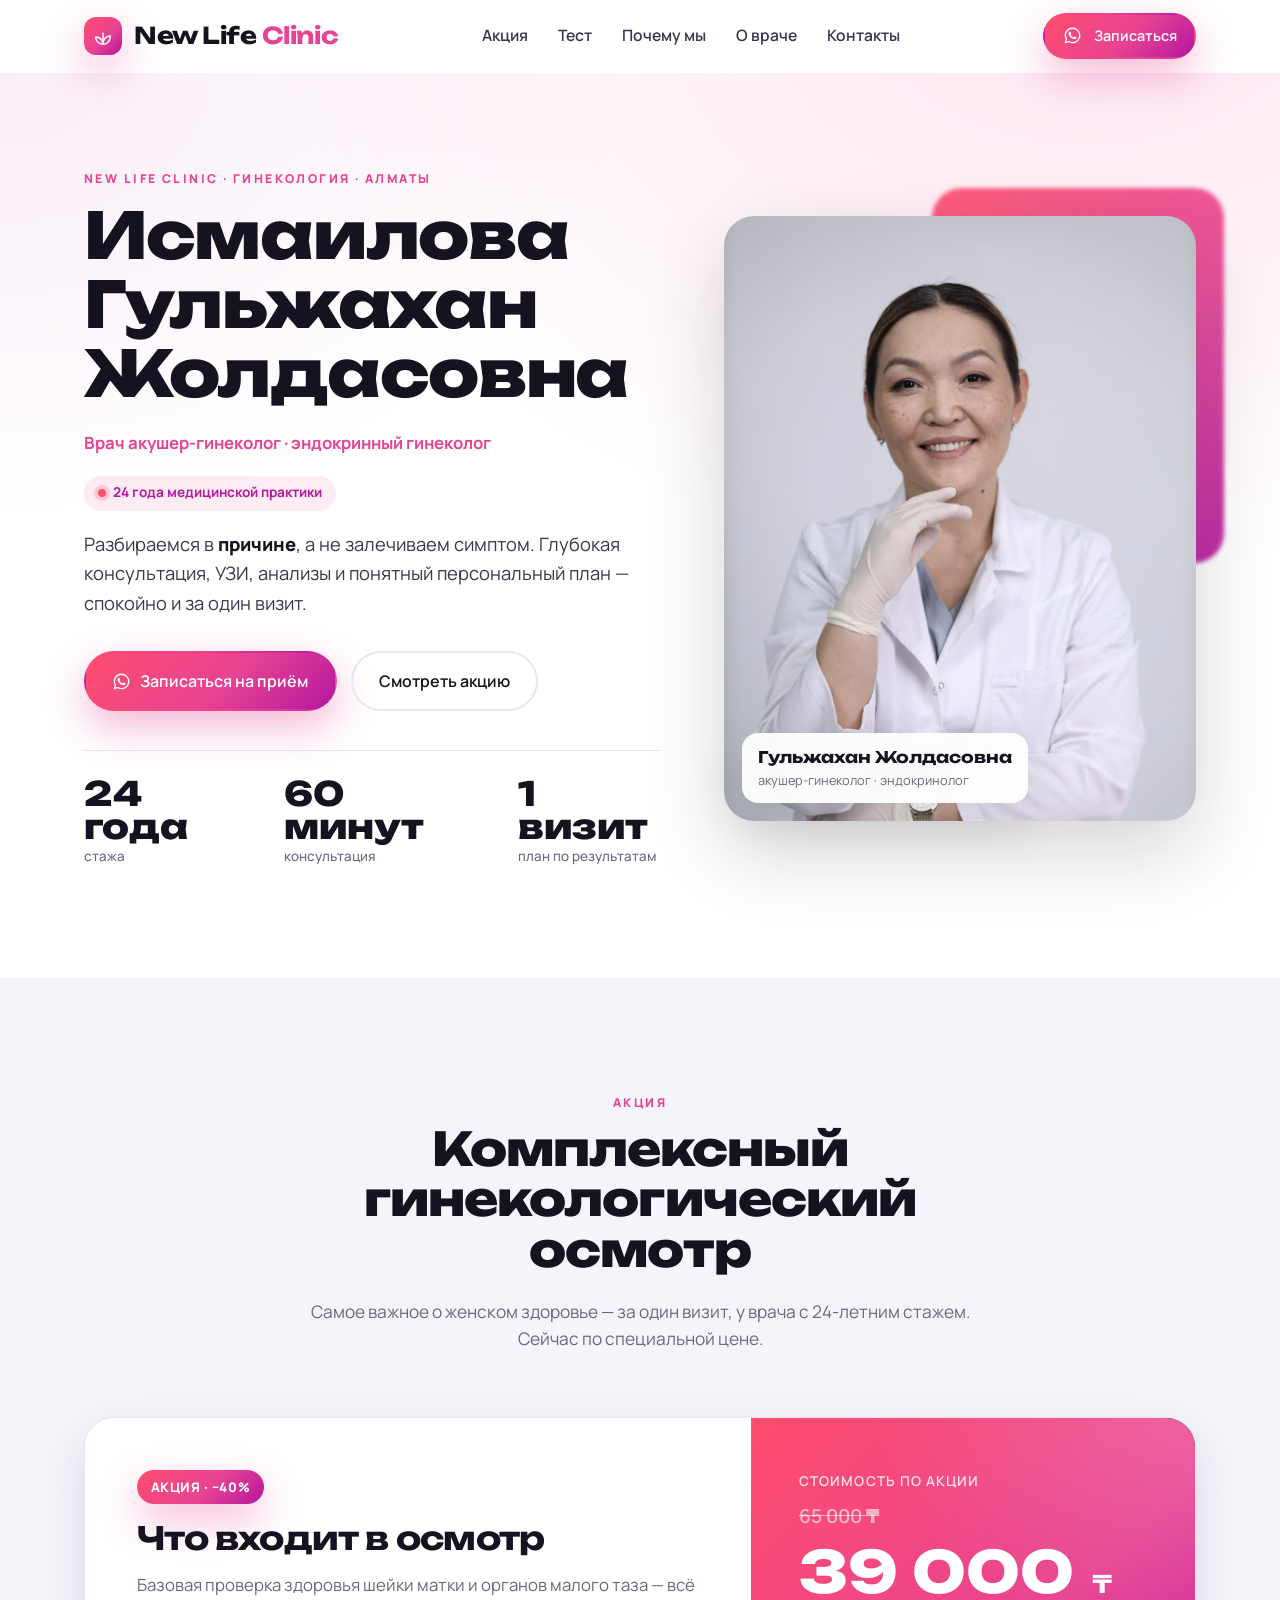
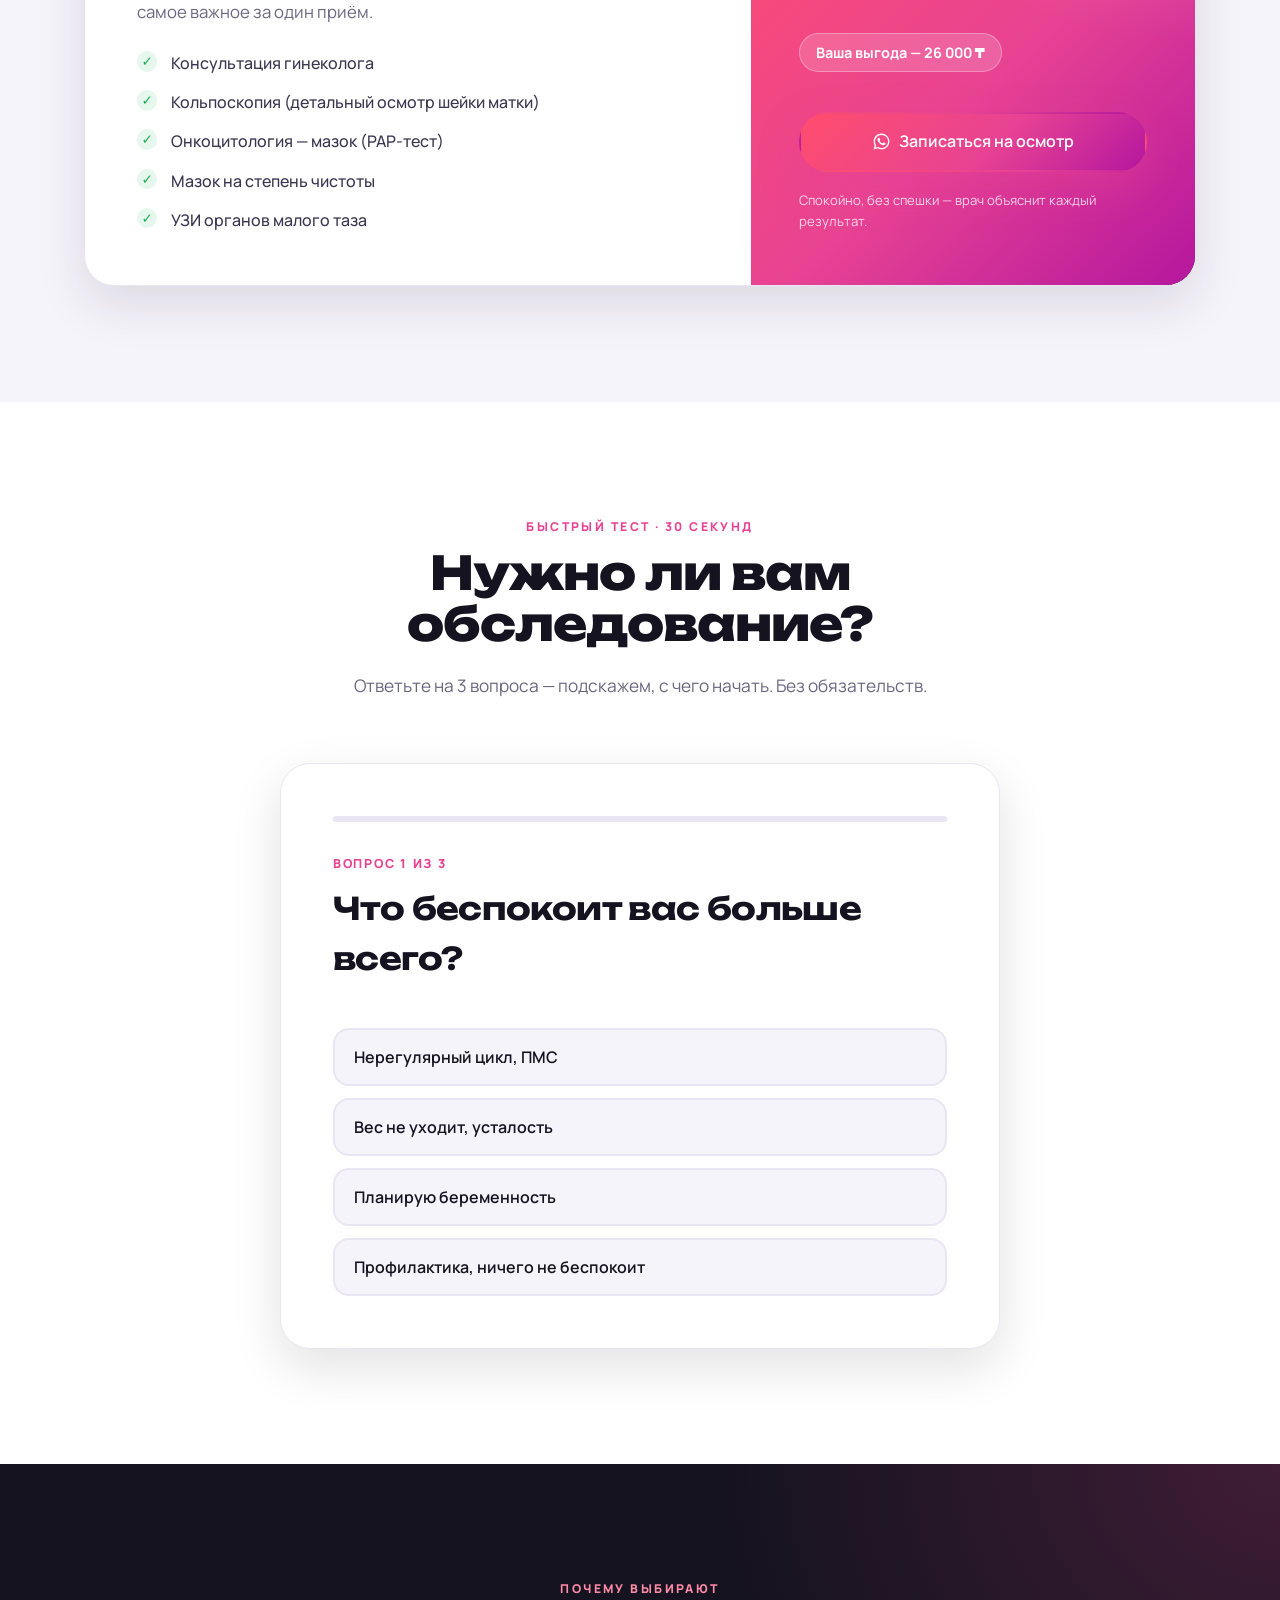
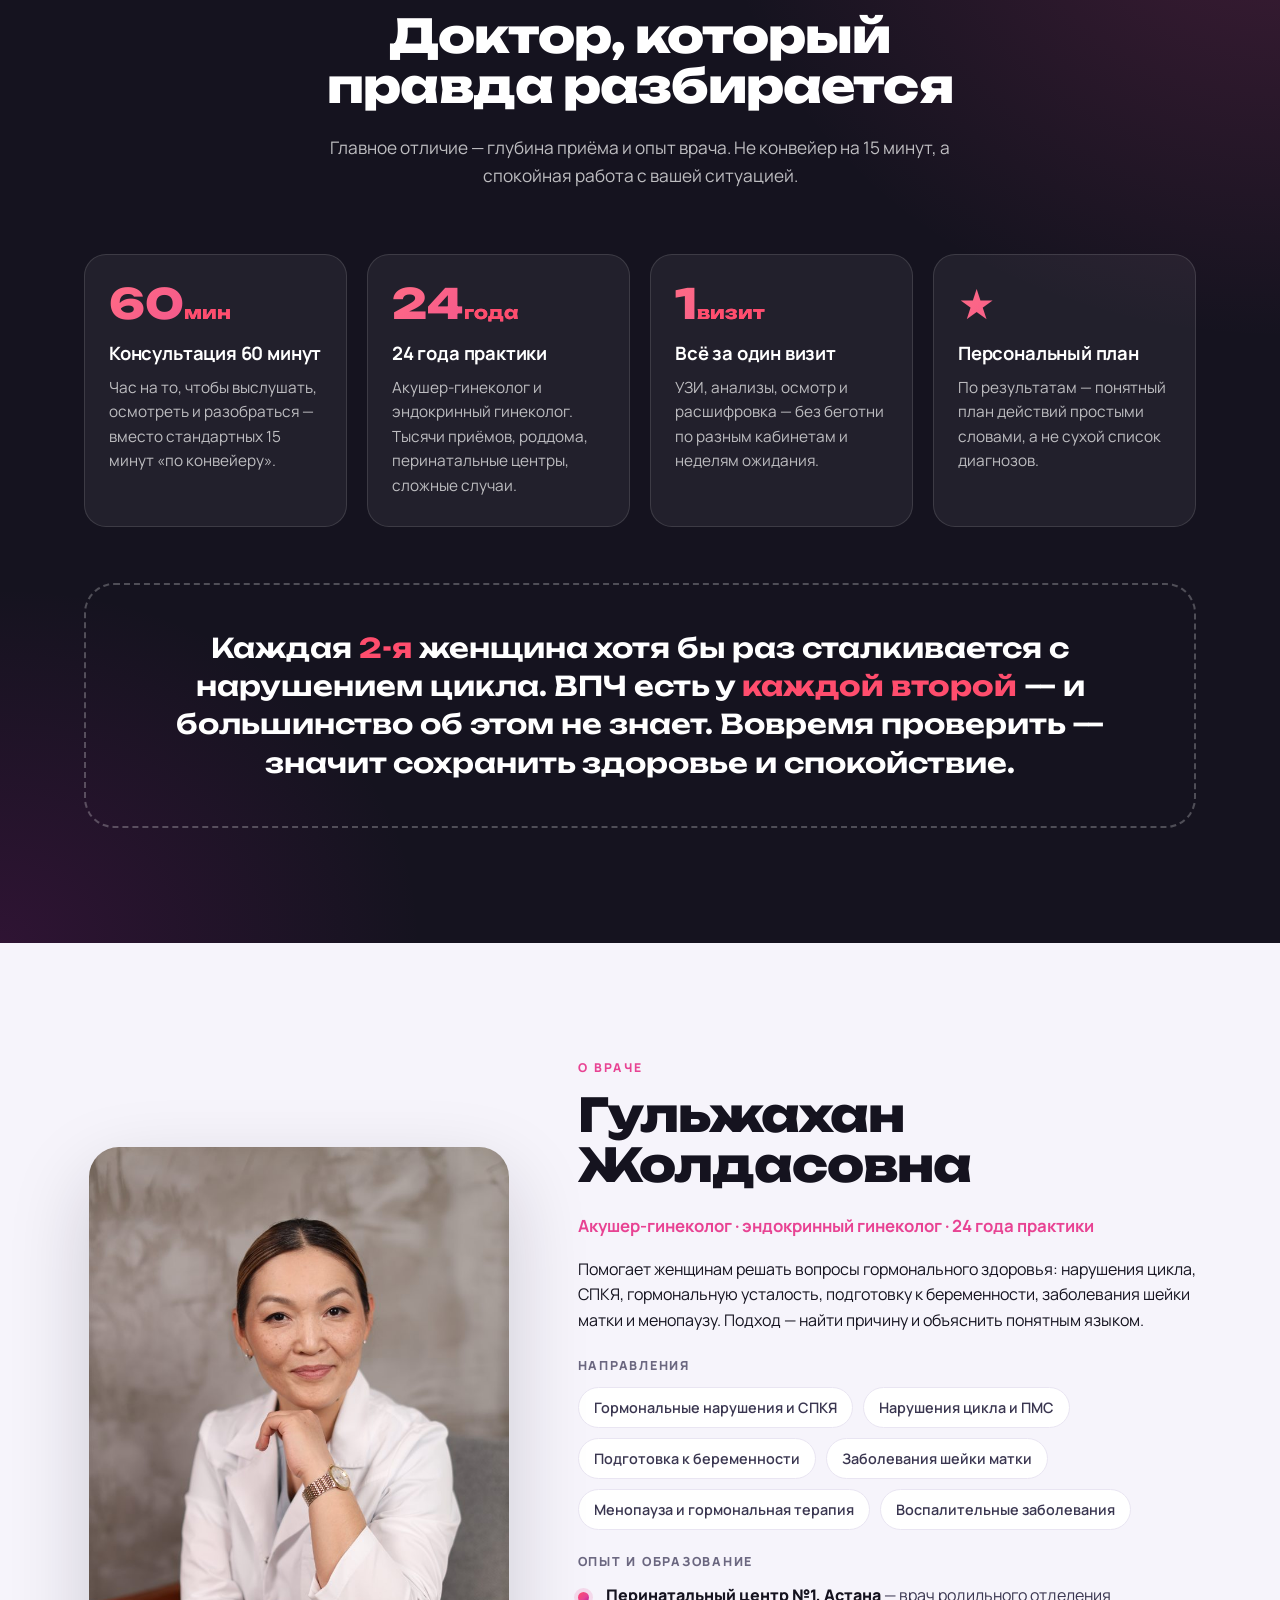
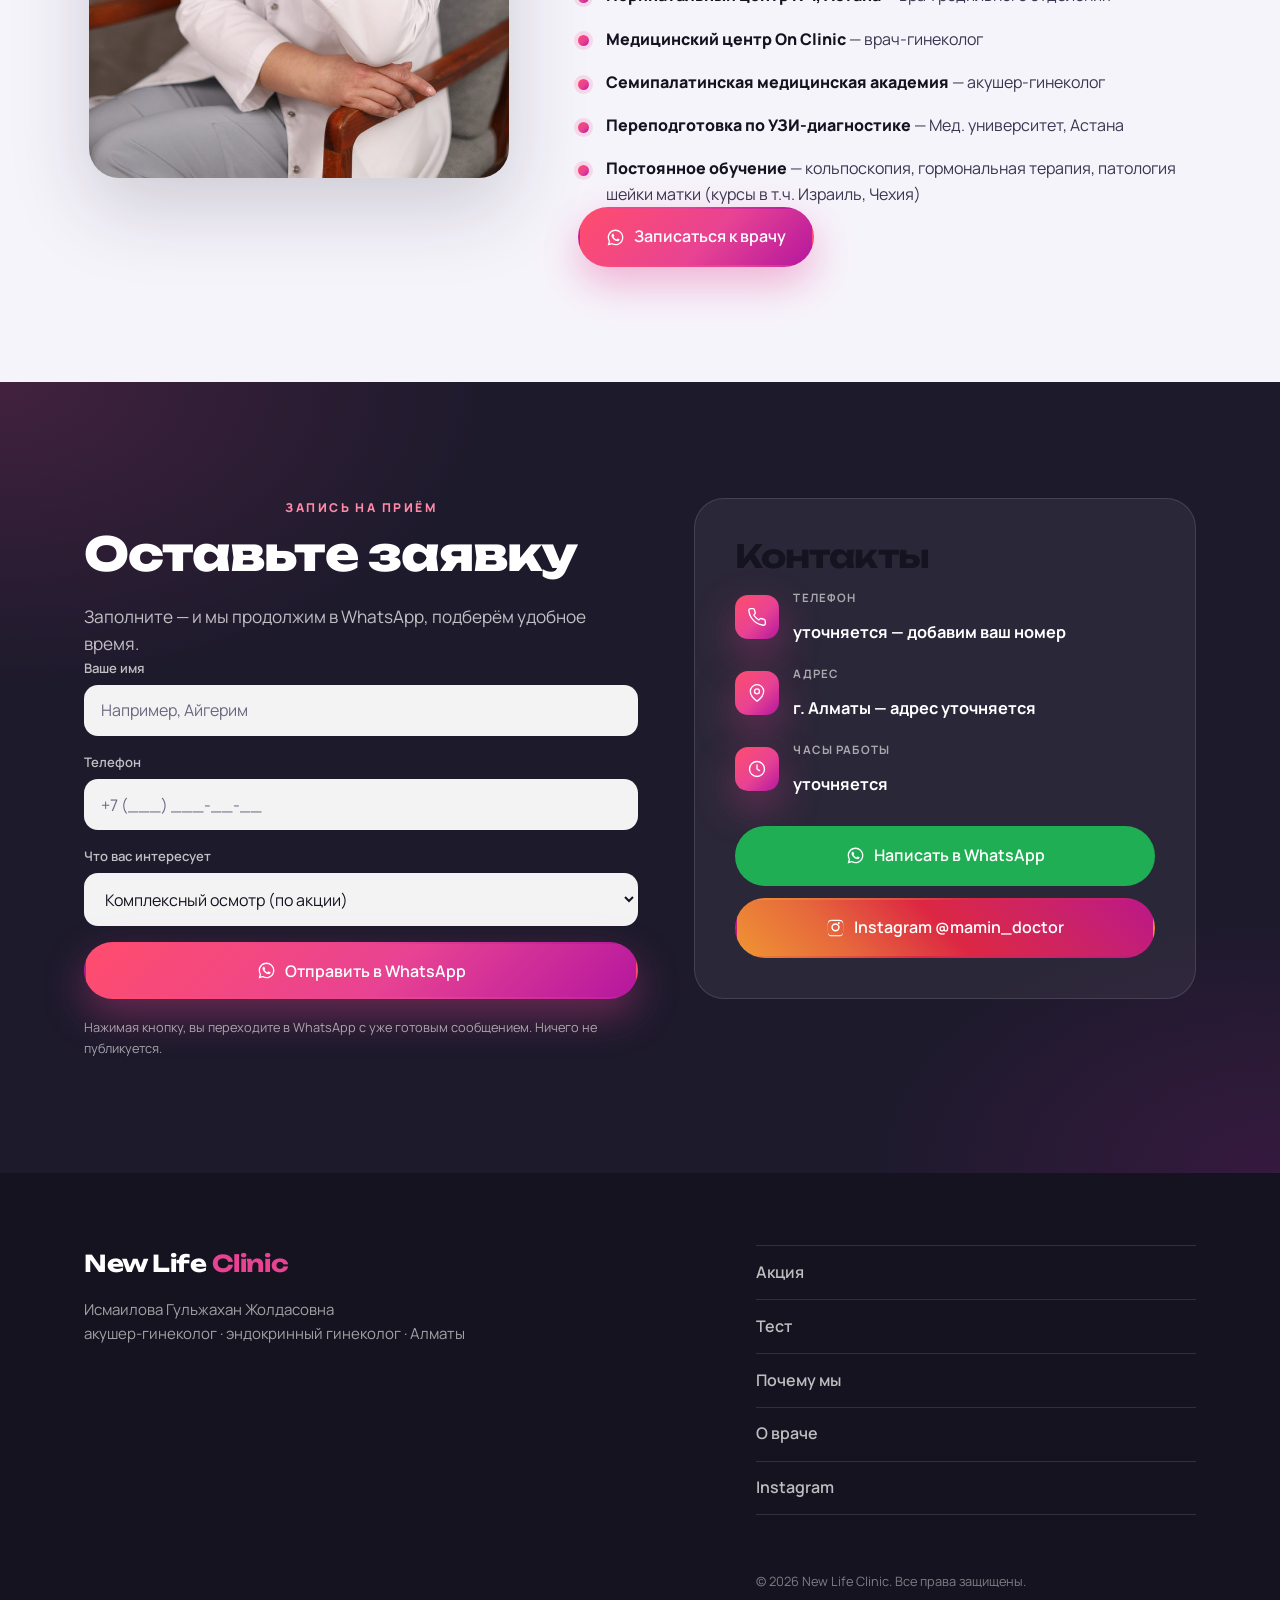
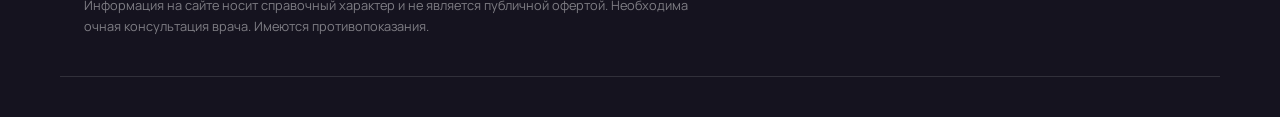
==== commit 35191312: "Fix mobile hero/form overflow across all variants - Add shared mobile-fix.css (loaded after each the" ====
--- a/bright/index.html
+++ b/bright/index.html
@@ -11,6 +11,7 @@
   <meta property="og:description" content="Акушер-гинеколог, эндокринный гинеколог с 24-летним стажем. Комплексный осмотр по акции." />
   <meta property="og:image" content="/images/doctor-hero.jpg" />
   <link rel="stylesheet" href="styles.css" />
+  <link rel="stylesheet" href="/mobile-fix.css" />
 </head>
 <body>
 
@@ -43,7 +44,7 @@
       <div class="container hero-grid">
         <div class="hero-copy reveal">
           <p class="eyebrow">New Life Clinic · Гинекология · Алматы</p>
-          <h1>Исмаилова<br>Гульжахан&nbsp;Жолдасовна</h1>
+          <h1>Исмаилова<br>Гульжахан Жолдасовна</h1>
           <p class="hero-role">Врач акушер-гинеколог · эндокринный гинеколог</p>
           <p class="hero-badge"><span class="dot"></span> 24 года медицинской практики</p>
           <p class="hero-lead">
--- a/mobile-fix.css
+++ b/mobile-fix.css
@@ -0,0 +1,104 @@
+/* =========================================================
+   Общие мобильные правки для ВСЕХ версий (грузится после темы)
+   Центрирование героя + защита от горизонтального переполнения.
+   ========================================================= */
+
+@media (max-width: 760px) {
+
+  /* нет горизонтального скролла / обрезки справа */
+  html, body { overflow-x: hidden !important; max-width: 100%; }
+
+  /* КОРЕНЬ ПЕРЕПОЛНЕНИЯ: grid-элементы по умолчанию min-width:auto и не
+     сжимаются уже контента → распирают экран. Принудительно разрешаем сжатие. */
+  .hero-grid,
+  .promo,
+  .about-grid,
+  .booking-grid,
+  .footer-inner { grid-template-columns: 1fr !important; }
+  .hero-grid > *,
+  .promo > *,
+  .about-grid > *,
+  .booking-grid > *,
+  .hero-copy,
+  .hero-photo,
+  .booking-form-wrap,
+  .contacts-wrap { min-width: 0 !important; max-width: 100% !important; }
+
+  /* поля формы — строго по ширине контейнера */
+  .booking-form,
+  .booking-form label,
+  .booking-form input,
+  .booking-form select,
+  .booking-form button {
+    width: 100% !important;
+    max-width: 100% !important;
+    min-width: 0 !important;
+    box-sizing: border-box !important;
+  }
+
+  /* КЛЮЧЕВОЕ: всё внутри героя переносится и не шире экрана
+     (перебивает любые white-space:nowrap из тем) */
+  .hero-copy * { white-space: normal !important; max-width: 100% !important; }
+
+  /* центрируем первый экран */
+  .hero-copy,
+  .hero-copy .eyebrow,
+  .hero-copy h1,
+  .hero-copy .hero-role,
+  .hero-copy .hero-lead { text-align: center !important; }
+
+  /* размеры под мобильный, перенос длинных слов */
+  .hero-copy .eyebrow { font-size: .64rem !important; letter-spacing: .08em !important; }
+  .hero .hero-copy .hero-role {
+    font-size: .88rem !important;
+    white-space: normal !important;
+    overflow-wrap: anywhere !important;
+  }
+  .hero-copy h1 {
+    font-size: clamp(1.7rem, 7.2vw, 2.4rem) !important;
+    line-height: 1.12 !important;
+    overflow-wrap: break-word; word-break: break-word;
+  }
+
+  /* центрируем плашки и интерактив */
+  .hero-badge { margin-left: auto !important; margin-right: auto !important; }
+  .hero-lead { margin-left: auto !important; margin-right: auto !important; }
+  .hero-actions { justify-content: center !important; }
+  .hero-actions .btn { width: 100% !important; }
+
+  /* строка статистики — в столбик по центру (гарантированно не распирает экран) */
+  .hero .hero-stats {
+    flex-direction: column !important;
+    align-items: center !important;
+    gap: 12px !important;
+    width: 100% !important;
+  }
+  .hero .hero-stats li { align-items: center !important; text-align: center !important; }
+  .hero-stats strong { font-size: 1.3rem !important; }
+
+  /* фото врача всегда в пределах экрана и по центру */
+  .hero-photo {
+    max-width: 300px !important;
+    margin-left: auto !important;
+    margin-right: auto !important;
+  }
+  .photo-frame { max-width: 100% !important; }
+  .photo-frame img { width: 100%; }
+  .hero-photo::before { display: none !important; }
+
+  /* НУКЛЕАРНО: заголовок и подзаголовок врача — блок на всю ширину,
+     по центру, с переносом (перебиваем самые специфичные правила тем) */
+  .hero .hero-copy h1,
+  .hero .hero-copy p.hero-role,
+  .hero .hero-copy p.eyebrow,
+  .hero .hero-copy .eyebrow {
+    display: block !important;
+    width: 100% !important;
+    max-width: 100% !important;
+    text-align: center !important;
+    white-space: normal !important;
+    overflow-wrap: anywhere !important;
+    word-break: break-word !important;
+  }
+  .hero .hero-copy p.hero-role { font-size: .86rem !important; }
+}
